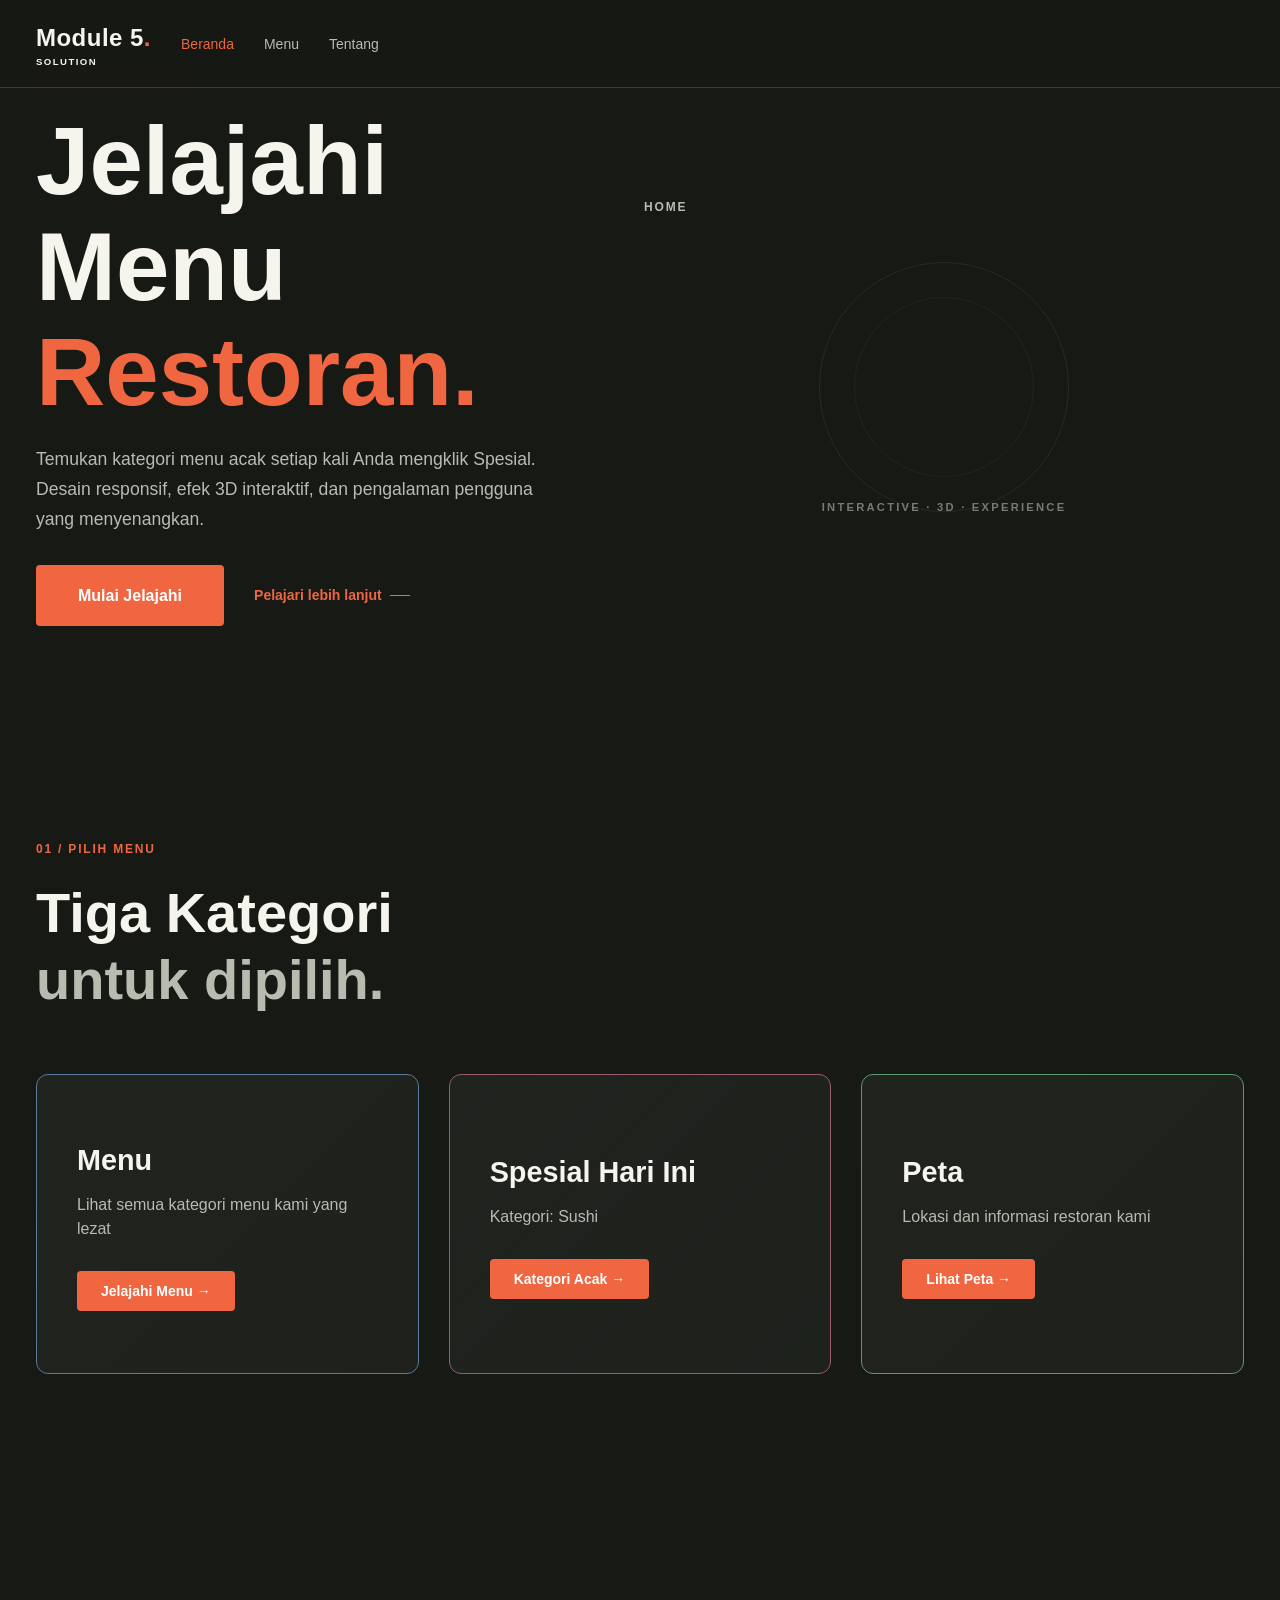
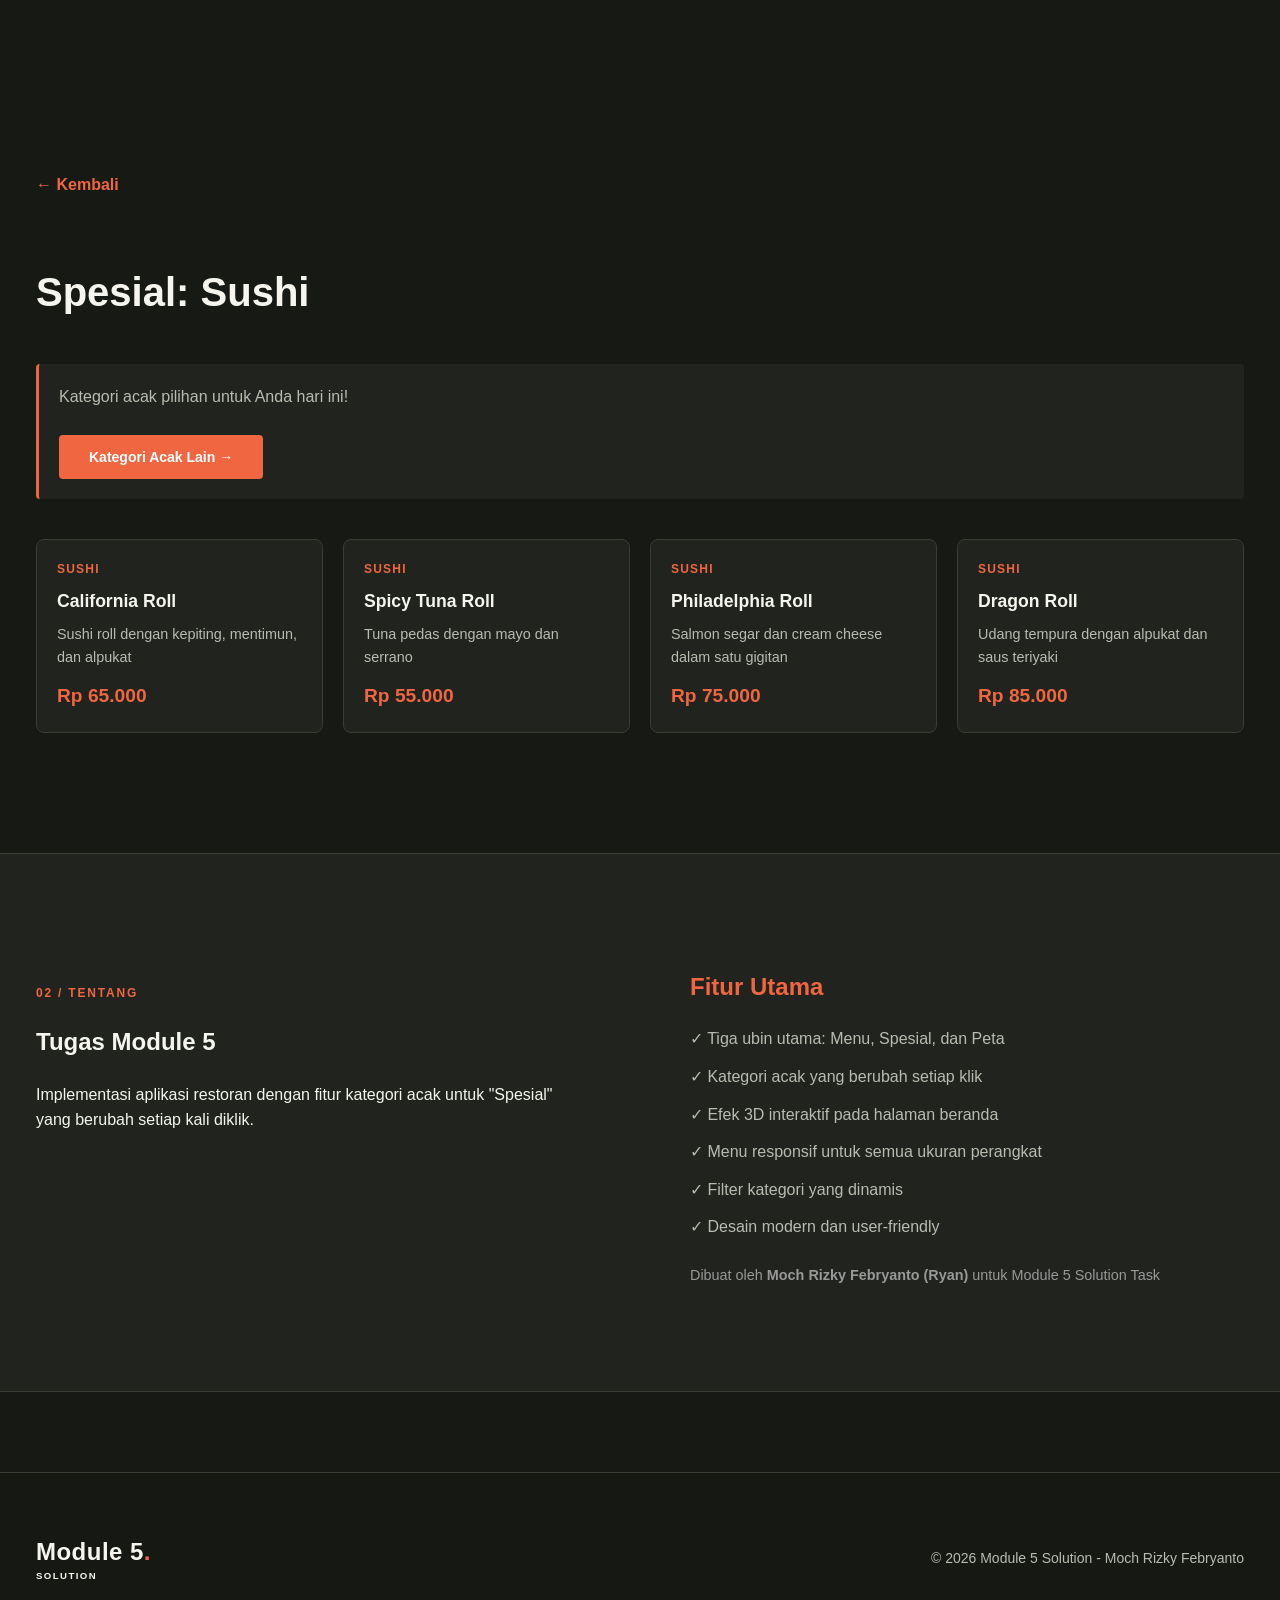
==== index.html @ af32b240 "Initial commit: Module 5 Solution - Restaurant Web App with 3D Effects and Random Special Category" ====
<!DOCTYPE html>
<html lang="id">
<head>
    <meta charset="UTF-8">
    <meta name="viewport" content="width=device-width, initial-scale=1.0">
    <meta name="theme-color" content="#171915">
    <meta name="description" content="Module 5 Solution - Aplikasi restoran dengan menu interaktif, kategori acak, dan efek 3D.">
    <meta property="og:type" content="website">
    <meta property="og:locale" content="id_ID">
    <meta property="og:title" content="Module 5 Solution - Restaurant Web App">
    <meta property="og:description" content="Jelajahi menu restoran dengan kategori acak dan efek 3D interaktif.">
    <title>Module 5 Solution - Restaurant Web App</title>
    <link rel="icon" type="image/svg+xml" href="data:image/svg+xml,%3Csvg xmlns='http://www.w3.org/2000/svg' viewBox='0 0 64 64'%3E%3Crect width='64' height='64' rx='16' fill='%23ef6640'/%3E%3C/svg%3E">
    <link rel="stylesheet" href="style.css">
</head>
<body>
    <header class="site-header">
        <div class="nav-wrap wrap">
            <a class="brand" href="#beranda" aria-label="Module 5, kembali ke beranda">Module 5<span class="brand-dot">.</span><span class="brand-caption">SOLUTION</span></a>
            <nav class="main-nav" id="main-nav" aria-label="Navigasi utama">
                <a href="#beranda" class="active" aria-current="location">Beranda</a>
                <a href="#menu-page">Menu</a>
                <a href="#tentang">Tentang</a>
            </nav>
            <div class="nav-actions">
                <button class="nav-toggle" type="button" aria-label="Buka navigasi" aria-expanded="false" aria-controls="main-nav"><span></span><span></span></button>
            </div>
        </div>
    </header>

    <main id="main">
        <!-- BERANDA / HOME -->
        <section class="hero wrap" id="beranda" aria-labelledby="hero-title">
            <div class="hero-copy">
                <p class="eyebrow">Module 5 Solution</p>
                <h1 id="hero-title">Jelajahi<br>Menu <span class="accent-word">Restoran.</span></h1>
                <p class="hero-description">Temukan kategori menu acak setiap kali Anda mengklik Spesial. Desain responsif, efek 3D interaktif, dan pengalaman pengguna yang menyenangkan.</p>
                <div class="hero-buttons">
                    <a class="button button-large" href="#menu-page">Mulai Jelajahi</a>
                    <a class="text-link" href="#tentang">Pelajari lebih lanjut<span class="link-line"></span></a>
                </div>
            </div>
            <div class="hero-visual">
                <div class="visual-topline"><span>HOME</span></div>
                <div class="stage-container">
                    <div class="stage-ring ring-one" aria-hidden="true"></div>
                    <div class="stage-ring ring-two" aria-hidden="true"></div>
                    <div class="orbit-label" aria-hidden="true">INTERACTIVE · 3D · EXPERIENCE</div>
                </div>
            </div>
        </section>

        <!-- MENU PAGE / TILE SECTION -->
        <section class="menu-section wrap" id="menu-page" aria-labelledby="menu-title">
            <div class="section-heading">
                <div>
                    <p class="eyebrow">01 / PILIH MENU</p>
                    <h2 id="menu-title">Tiga Kategori<br><span class="muted-word">untuk dipilih.</span></h2>
                </div>
            </div>
            
            <div class="tiles-container">
                <!-- TILE 1: Menu -->
                <div class="tile menu-tile" id="menu-tile" data-page="menu-list">
                    <div class="tile-content">
                        <h3>Menu</h3>
                        <p>Lihat semua kategori menu kami yang lezat</p>
                        <button class="tile-button">Jelajahi Menu →</button>
                    </div>
                </div>

                <!-- TILE 2: Spesial (Random Category) -->
                <div class="tile special-tile" id="special-tile" data-page="special-category">
                    <div class="tile-content">
                        <h3>Spesial Hari Ini</h3>
                        <p id="special-category-name">Klik untuk kategori acak</p>
                        <button class="tile-button" id="refresh-special">Kategori Acak →</button>
                    </div>
                </div>

                <!-- TILE 3: Peta -->
                <div class="tile map-tile" id="map-tile" data-page="map">
                    <div class="tile-content">
                        <h3>Peta</h3>
                        <p>Lokasi dan informasi restoran kami</p>
                        <button class="tile-button">Lihat Peta →</button>
                    </div>
                </div>
            </div>
        </section>

        <!-- MENU LIST PAGE -->
        <section class="page-section" id="menu-list" style="display: none;">
            <div class="wrap">
                <a href="#menu-page" class="back-button">← Kembali</a>
                <h2>Semua Menu</h2>
                
                <div class="filter-section">
                    <label for="category-filter">Filter Kategori:</label>
                    <select id="category-filter">
                        <option value="all">Semua</option>
                        <option value="makan-siang">Makan Siang</option>
                        <option value="makan-malam">Makan Malam</option>
                        <option value="sushi">Sushi</option>
                        <option value="dessert">Dessert</option>
                        <option value="minuman">Minuman</option>
                    </select>
                </div>

                <div id="menu-grid" class="menu-grid">
                    <!-- Items akan diisi oleh JavaScript -->
                </div>
            </div>
        </section>

        <!-- SPECIAL CATEGORY PAGE -->
        <section class="page-section" id="special-category" style="display: none;">
            <div class="wrap">
                <a href="#menu-page" class="back-button">← Kembali</a>
                <h2>Spesial: <span id="special-title">Loading...</span></h2>
                
                <div class="special-description">
                    <p>Kategori acak pilihan untuk Anda hari ini!</p>
                    <button class="button" id="new-special">Kategori Acak Lain →</button>
                </div>

                <div id="special-grid" class="menu-grid">
                    <!-- Items akan diisi oleh JavaScript -->
                </div>
            </div>
        </section>

        <!-- MAP PAGE -->
        <section class="page-section" id="map" style="display: none;">
            <div class="wrap">
                <a href="#menu-page" class="back-button">← Kembali</a>
                <h2>Peta Restoran</h2>
                
                <div class="map-container">
                    <div class="map-info">
                        <h3>Lokasi Kami</h3>
                        <p><strong>Alamat:</strong> Jalan Gourmet No. 42, Jakarta</p>
                        <p><strong>Telepon:</strong> (021) 1234-5678</p>
                        <p><strong>Jam Operasional:</strong> 11:00 - 23:00 (Senin - Minggu)</p>
                        <p><strong>Email:</strong> info@restaurant.com</p>
                    </div>
                    <div class="map-placeholder">
                        <p>🗺️ Peta interaktif akan ditampilkan di sini</p>
                        <p style="font-size: 0.9rem; color: #999;">Kunjungi kami untuk pengalaman kuliner terbaik!</p>
                    </div>
                </div>
            </div>
        </section>

        <!-- TENTANG SECTION -->
        <section class="story-section" id="tentang" aria-labelledby="about-title">
            <div class="wrap story-grid">
                <div class="story-art">
                    <p class="eyebrow">02 / TENTANG</p>
                    <h2>Tugas Module 5</h2>
                    <p>Implementasi aplikasi restoran dengan fitur kategori acak untuk "Spesial" yang berubah setiap kali diklik.</p>
                </div>
                <div class="story-copy">
                    <h3>Fitur Utama</h3>
                    <ul>
                        <li>✓ Tiga ubin utama: Menu, Spesial, dan Peta</li>
                        <li>✓ Kategori acak yang berubah setiap klik</li>
                        <li>✓ Efek 3D interaktif pada halaman beranda</li>
                        <li>✓ Menu responsif untuk semua ukuran perangkat</li>
                        <li>✓ Filter kategori yang dinamis</li>
                        <li>✓ Desain modern dan user-friendly</li>
                    </ul>
                    <p style="margin-top: 1.5rem; font-size: 0.9rem; color: #999;">
                        Dibuat oleh <strong>Moch Rizky Febryanto (Ryan)</strong> untuk Module 5 Solution Task
                    </p>
                </div>
            </div>
        </section>
    </main>

    <footer class="site-footer">
        <div class="wrap footer-main">
            <a class="brand" href="#beranda" aria-label="Module 5, kembali ke beranda">Module 5<span class="brand-dot">.</span><span class="brand-caption">SOLUTION</span></a>
            <p>&copy; <span id="year"></span> Module 5 Solution - Moch Rizky Febryanto</p>
        </div>
    </footer>

    <script src="script.js"></script>
</body>
</html>
---- style.css ----
@font-face {
    font-family: 'Inter';
    src: local('Inter'), local('Arial');
    font-style: normal;
    font-weight: 400;
}

:root {
    --ink: #171915;
    --panel: #20231e;
    --paper: #f5f5ee;
    --orange: #ef6640;
    --orange-light: #ff8866;
    --muted: #b8bcb0;
    --line: #393d34;
    --font: 'Inter', 'Segoe UI', Arial, sans-serif;
    --wrap: 1280px;
    --transition: 0.3s ease;
}

* {
    box-sizing: border-box;
}

html {
    scroll-behavior: smooth;
    scroll-padding-top: 105px;
}

body {
    margin: 0;
    background: var(--ink);
    color: var(--paper);
    font-family: var(--font);
    font-size: 1rem;
    line-height: 1.6;
    -webkit-font-smoothing: antialiased;
    -moz-osx-font-smoothing: grayscale;
}

.wrap {
    width: calc(100% - 72px);
    max-width: var(--wrap);
    margin-left: auto;
    margin-right: auto;
}

/* HEADER */
.site-header {
    position: fixed;
    top: 0;
    left: 0;
    right: 0;
    background: rgba(23, 25, 21, 0.95);
    backdrop-filter: blur(10px);
    border-bottom: 1px solid var(--line);
    z-index: 100;
    height: 88px;
}

.nav-wrap {
    display: flex;
    justify-content: space-between;
    align-items: center;
    height: 88px;
    gap: 30px;
}

.brand {
    font-size: 1.5rem;
    font-weight: 700;
    color: var(--paper);
    text-decoration: none;
    letter-spacing: 0.02em;
    transition: color var(--transition);
}

.brand:hover {
    color: var(--orange);
}

.brand-dot {
    color: var(--orange);
}

.brand-caption {
    font-size: 0.6rem;
    display: block;
    letter-spacing: 0.15em;
    margin-top: -4px;
}

.main-nav {
    display: flex;
    gap: 30px;
    flex: 1;
}

.main-nav a {
    color: var(--muted);
    text-decoration: none;
    font-size: 0.875rem;
    font-weight: 500;
    transition: color var(--transition);
    position: relative;
}

.main-nav a:hover,
.main-nav a.active {
    color: var(--orange);
}

.nav-actions {
    display: flex;
    gap: 15px;
}

.nav-toggle {
    display: none;
    background: none;
    border: none;
    cursor: pointer;
    width: 44px;
    height: 44px;
    flex-direction: column;
    justify-content: center;
    gap: 6px;
    padding: 8px;
}

.nav-toggle span {
    width: 24px;
    height: 2px;
    background: var(--paper);
    transition: all var(--transition);
}

/* HERO SECTION */
.hero {
    display: grid;
    grid-template-columns: 1fr 1.02fr;
    gap: 20px;
    min-height: 735px;
    padding-top: 65px;
    padding-bottom: 65px;
    align-items: center;
    position: relative;
}

.hero-copy {
    position: relative;
    z-index: 2;
}

.eyebrow {
    font-size: 0.75rem;
    font-weight: 700;
    letter-spacing: 0.15em;
    text-transform: uppercase;
    color: var(--orange);
    margin: 0 0 20px 0;
}

h1 {
    font-size: 6rem;
    font-weight: 700;
    line-height: 1.1;
    margin: 0 0 20px 0;
}

.accent-word {
    color: var(--orange);
}

.hero-description {
    font-size: 1.1rem;
    color: var(--muted);
    margin-bottom: 30px;
    max-width: 500px;
    line-height: 1.7;
}

.hero-buttons {
    display: flex;
    gap: 30px;
    align-items: center;
    margin-bottom: 40px;
}

.button {
    display: inline-block;
    padding: 12px 28px;
    background: var(--orange);
    color: white;
    text-decoration: none;
    border: 2px solid var(--orange);
    border-radius: 4px;
    font-weight: 600;
    font-size: 0.875rem;
    cursor: pointer;
    transition: all var(--transition);
    text-align: center;
}

.button:hover {
    background: transparent;
    color: var(--orange);
}

.button-large {
    padding: 16px 40px;
    font-size: 1rem;
}

.text-link {
    color: var(--orange);
    text-decoration: none;
    font-size: 0.875rem;
    font-weight: 600;
    display: inline-flex;
    align-items: center;
    gap: 8px;
    position: relative;
}

.text-link:hover {
    opacity: 0.8;
}

.link-line {
    width: 20px;
    height: 1px;
    background: var(--orange);
}

.hero-visual {
    position: relative;
    display: flex;
    flex-direction: column;
    align-items: center;
    justify-content: center;
    min-height: 400px;
}

.visual-topline {
    display: flex;
    justify-content: space-between;
    width: 100%;
    margin-bottom: 20px;
    font-size: 0.75rem;
    font-weight: 700;
    letter-spacing: 0.15em;
    text-transform: uppercase;
    color: var(--muted);
}

.stage-container {
    position: relative;
    width: 300px;
    height: 300px;
    display: flex;
    align-items: center;
    justify-content: center;
}

.stage-ring {
    position: absolute;
    border: 1px solid var(--line);
    border-radius: 50%;
}

.ring-one {
    width: 250px;
    height: 250px;
    opacity: 0.5;
}

.ring-two {
    width: 180px;
    height: 180px;
    opacity: 0.3;
    animation: rotation 20s linear infinite;
}

@keyframes rotation {
    from { transform: rotate(0deg); }
    to { transform: rotate(360deg); }
}

.orbit-label {
    position: absolute;
    font-size: 0.7rem;
    font-weight: 700;
    letter-spacing: 0.2em;
    text-transform: uppercase;
    color: var(--muted);
    opacity: 0.6;
    bottom: 20px;
}

/* MENU TILES */
.menu-section {
    padding-block: 105px 90px;
}

.section-heading {
    display: flex;
    align-items: end;
    justify-content: space-between;
    gap: 45px;
    margin-bottom: 60px;
}

.section-heading h2 {
    font-size: 3.5rem;
    line-height: 1.2;
    margin: 20px 0 0 0;
}

.muted-word {
    color: var(--muted);
}

.tiles-container {
    display: grid;
    grid-template-columns: repeat(auto-fit, minmax(300px, 1fr));
    gap: 30px;
    margin-bottom: 60px;
}

.tile {
    background: linear-gradient(135deg, var(--panel), rgba(32, 35, 30, 0.8));
    border: 1px solid var(--line);
    border-radius: 12px;
    padding: 40px;
    cursor: pointer;
    transition: all var(--transition);
    position: relative;
    overflow: hidden;
    min-height: 300px;
    display: flex;
    flex-direction: column;
    justify-content: center;
    align-items: flex-start;
}

.tile::before {
    content: '';
    position: absolute;
    top: 0;
    left: 0;
    right: 0;
    bottom: 0;
    background: linear-gradient(135deg, rgba(239, 102, 64, 0.1), transparent);
    opacity: 0;
    transition: opacity var(--transition);
    pointer-events: none;
}

.tile:hover {
    border-color: var(--orange);
    transform: translateY(-8px);
    box-shadow: 0 20px 40px rgba(239, 102, 64, 0.2);
}

.tile:hover::before {
    opacity: 1;
}

.tile-content {
    position: relative;
    z-index: 2;
}

.tile h3 {
    font-size: 1.8rem;
    font-weight: 700;
    margin: 0 0 10px 0;
    color: var(--paper);
}

.tile p {
    color: var(--muted);
    margin: 0 0 30px 0;
    font-size: 1rem;
    line-height: 1.5;
}

.tile-button {
    background: var(--orange);
    color: white;
    border: none;
    padding: 12px 24px;
    border-radius: 4px;
    font-weight: 600;
    cursor: pointer;
    transition: all var(--transition);
    font-size: 0.875rem;
}

.tile-button:hover {
    background: var(--orange-light);
}

/* CUSTOM TILE COLORS */
.menu-tile {
    border-color: #5b7c99;
}

.menu-tile:hover {
    background: linear-gradient(135deg, #2d3e4f, #1a2329);
}

.special-tile {
    border-color: #9b5b6b;
}

.special-tile:hover {
    background: linear-gradient(135deg, #3d2d3f, #261a2a);
}

.map-tile {
    border-color: #5b9b6b;
}

.map-tile:hover {
    background: linear-gradient(135deg, #2d3f2f, #1a261a);
}

/* PAGE SECTIONS */
.page-section {
    padding: 120px 0 80px 0;
    margin-top: 88px;
}

.page-section .wrap {
    padding-top: 40px;
    padding-bottom: 40px;
}

.back-button {
    display: inline-block;
    color: var(--orange);
    text-decoration: none;
    font-weight: 600;
    margin-bottom: 30px;
    transition: all var(--transition);
}

.back-button:hover {
    gap: 8px;
}

.page-section h2 {
    font-size: 2.5rem;
    margin-bottom: 40px;
}

.filter-section {
    margin-bottom: 40px;
    display: flex;
    align-items: center;
    gap: 15px;
}

.filter-section label {
    font-weight: 600;
    color: var(--orange);
}

.filter-section select {
    padding: 10px 15px;
    background: var(--panel);
    border: 1px solid var(--line);
    border-radius: 4px;
    color: var(--paper);
    cursor: pointer;
    font-size: 0.9rem;
    transition: all var(--transition);
}

.filter-section select:hover,
.filter-section select:focus {
    border-color: var(--orange);
    background: rgba(32, 35, 30, 0.8);
}

.menu-grid {
    display: grid;
    grid-template-columns: repeat(auto-fill, minmax(250px, 1fr));
    gap: 20px;
}

.menu-item {
    background: var(--panel);
    border: 1px solid var(--line);
    border-radius: 8px;
    padding: 20px;
    cursor: pointer;
    transition: all var(--transition);
    display: flex;
    flex-direction: column;
}

.menu-item:hover {
    border-color: var(--orange);
    transform: translateY(-4px);
    box-shadow: 0 10px 25px rgba(239, 102, 64, 0.15);
}

.menu-item-category {
    font-size: 0.75rem;
    font-weight: 700;
    letter-spacing: 0.1em;
    text-transform: uppercase;
    color: var(--orange);
    margin-bottom: 8px;
}

.menu-item-name {
    font-size: 1.1rem;
    font-weight: 700;
    color: var(--paper);
    margin-bottom: 8px;
}

.menu-item-description {
    font-size: 0.9rem;
    color: var(--muted);
    margin-bottom: 12px;
    flex-grow: 1;
}

.menu-item-price {
    font-size: 1.2rem;
    font-weight: 700;
    color: var(--orange);
}

/* SPECIAL PAGE */
.special-description {
    margin-bottom: 40px;
    padding: 20px;
    background: var(--panel);
    border-left: 3px solid var(--orange);
    border-radius: 4px;
}

.special-description p {
    margin: 0 0 15px 0;
    color: var(--muted);
}

#new-special {
    margin-top: 10px;
}

/* MAP PAGE */
.map-container {
    display: grid;
    grid-template-columns: 1fr 1fr;
    gap: 40px;
    margin-top: 40px;
}

.map-info {
    background: var(--panel);
    border: 1px solid var(--line);
    border-radius: 8px;
    padding: 30px;
}

.map-info h3 {
    font-size: 1.5rem;
    margin-bottom: 20px;
    color: var(--orange);
}

.map-info p {
    margin-bottom: 12px;
    color: var(--muted);
    line-height: 1.6;
}

.map-placeholder {
    background: var(--panel);
    border: 2px dashed var(--line);
    border-radius: 8px;
    padding: 60px 20px;
    display: flex;
    flex-direction: column;
    align-items: center;
    justify-content: center;
    text-align: center;
    min-height: 300px;
}

.map-placeholder p {
    color: var(--muted);
    margin-bottom: 10px;
}

/* STORY SECTION */
.story-section {
    background: var(--panel);
    border-top: 1px solid var(--line);
    border-bottom: 1px solid var(--line);
    padding: 90px 0;
}

.story-grid {
    display: grid;
    grid-template-columns: 1fr 1fr;
    gap: 100px;
}

.story-art {
    padding: 40px 0;
}

.story-copy h3 {
    font-size: 1.5rem;
    margin-bottom: 20px;
    color: var(--orange);
}

.story-copy ul {
    list-style: none;
    padding: 0;
}

.story-copy li {
    margin-bottom: 12px;
    color: var(--muted);
    font-size: 1rem;
    line-height: 1.6;
}

/* FOOTER */
.site-footer {
    background: rgba(23, 25, 21, 0.95);
    border-top: 1px solid var(--line);
    padding: 60px 0;
    margin-top: 80px;
}

.footer-main {
    display: flex;
    justify-content: space-between;
    align-items: center;
}

.footer-main p {
    margin: 0;
    color: var(--muted);
    font-size: 0.875rem;
}

/* RESPONSIVE */
@media (max-width: 1190px) {
    .wrap {
        width: calc(100% - 40px);
    }
    
    .hero {
        grid-template-columns: 1fr;
        min-height: 600px;
    }
    
    h1 {
        font-size: 4rem;
    }
    
    .story-grid {
        grid-template-columns: 1fr;
        gap: 50px;
    }
}

@media (max-width: 768px) {
    html {
        scroll-padding-top: 80px;
    }
    
    .site-header {
        height: 80px;
    }
    
    .nav-wrap {
        height: 80px;
        gap: 15px;
    }
    
    .brand {
        font-size: 1.2rem;
    }
    
    .main-nav {
        display: none;
        position: absolute;
        top: 80px;
        left: 0;
        right: 0;
        flex-direction: column;
        background: var(--ink);
        border-bottom: 1px solid var(--line);
        padding: 20px;
        gap: 15px;
    }
    
    .main-nav.is-open {
        display: flex;
    }
    
    .nav-toggle {
        display: flex;
    }
    
    .hero {
        padding-top: 40px;
        padding-bottom: 40px;
        min-height: auto;
    }
    
    h1 {
        font-size: 2.5rem;
    }
    
    .tiles-container {
        grid-template-columns: 1fr;
    }
    
    .map-container {
        grid-template-columns: 1fr;
    }
    
    .hero-visual {
        display: none;
    }
    
    .menu-grid {
        grid-template-columns: 1fr;
    }
    
    .page-section h2 {
        font-size: 1.8rem;
    }
    
    .section-heading {
        flex-direction: column;
        gap: 20px;
    }
    
    .footer-main {
        flex-direction: column;
        gap: 20px;
        text-align: center;
    }
}

@media (prefers-reduced-motion: reduce) {
    * {
        animation: none !important;
        transition: none !important;
    }
}
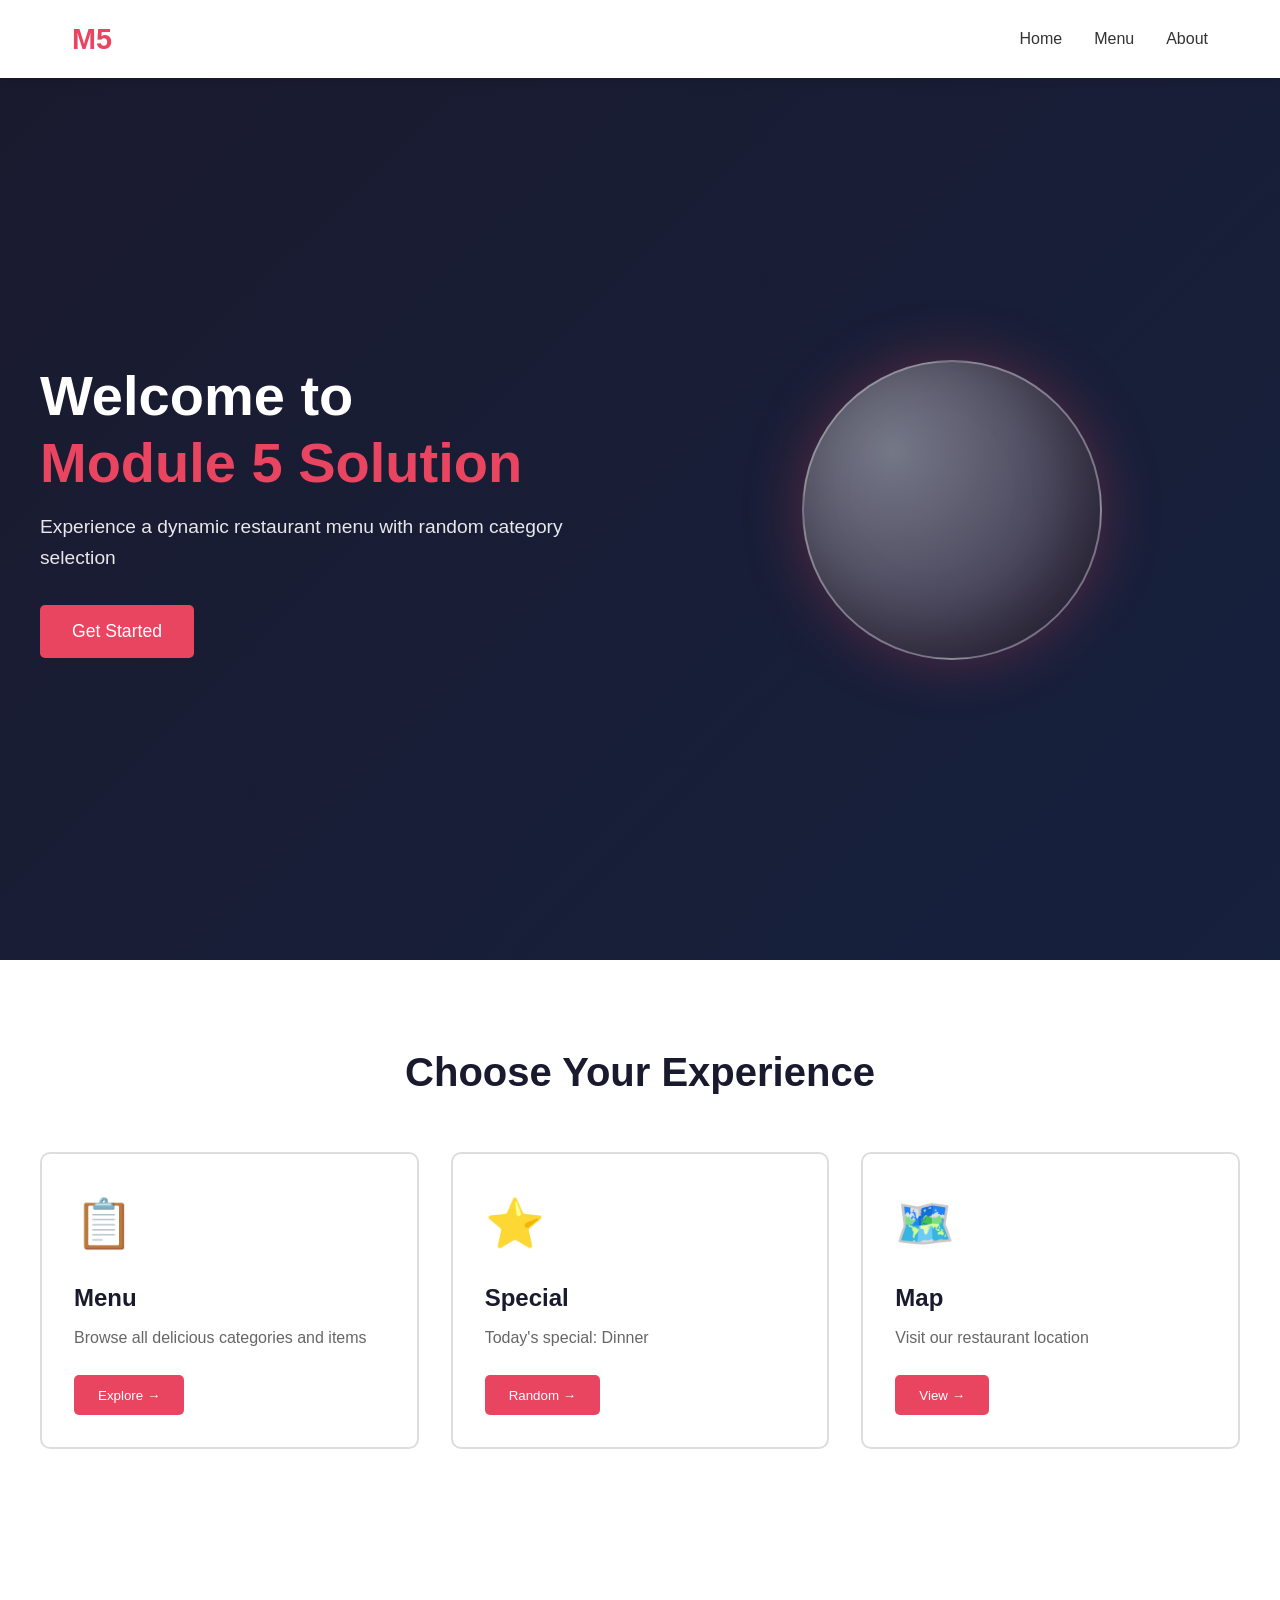
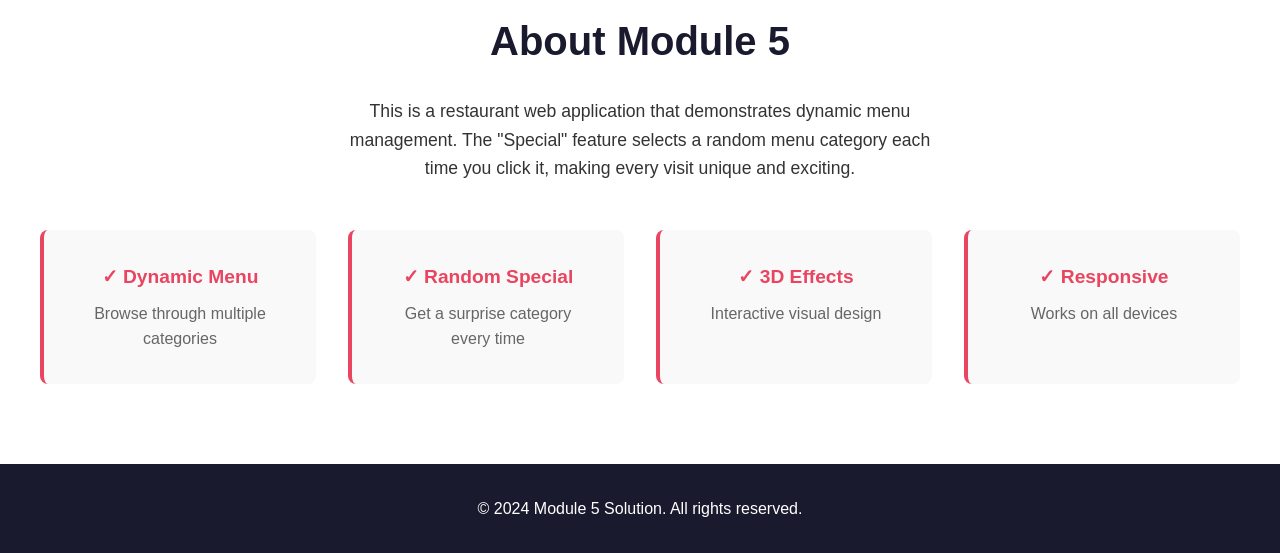
==== commit c6efe4de: "Update: Complete redesign with 3D effects, modern layout, and improved interactivity" ====
--- a/index.html
+++ b/index.html
@@ -1,188 +1,161 @@
 <!DOCTYPE html>
-<html lang="id">
+<html lang="en">
 <head>
     <meta charset="UTF-8">
     <meta name="viewport" content="width=device-width, initial-scale=1.0">
-    <meta name="theme-color" content="#171915">
-    <meta name="description" content="Module 5 Solution - Aplikasi restoran dengan menu interaktif, kategori acak, dan efek 3D.">
-    <meta property="og:type" content="website">
-    <meta property="og:locale" content="id_ID">
-    <meta property="og:title" content="Module 5 Solution - Restaurant Web App">
-    <meta property="og:description" content="Jelajahi menu restoran dengan kategori acak dan efek 3D interaktif.">
-    <title>Module 5 Solution - Restaurant Web App</title>
-    <link rel="icon" type="image/svg+xml" href="data:image/svg+xml,%3Csvg xmlns='http://www.w3.org/2000/svg' viewBox='0 0 64 64'%3E%3Crect width='64' height='64' rx='16' fill='%23ef6640'/%3E%3C/svg%3E">
+    <title>Module 5 Solution</title>
     <link rel="stylesheet" href="style.css">
 </head>
 <body>
-    <header class="site-header">
-        <div class="nav-wrap wrap">
-            <a class="brand" href="#beranda" aria-label="Module 5, kembali ke beranda">Module 5<span class="brand-dot">.</span><span class="brand-caption">SOLUTION</span></a>
-            <nav class="main-nav" id="main-nav" aria-label="Navigasi utama">
-                <a href="#beranda" class="active" aria-current="location">Beranda</a>
-                <a href="#menu-page">Menu</a>
-                <a href="#tentang">Tentang</a>
-            </nav>
-            <div class="nav-actions">
-                <button class="nav-toggle" type="button" aria-label="Buka navigasi" aria-expanded="false" aria-controls="main-nav"><span></span><span></span></button>
-            </div>
-        </div>
+    <header>
+        <nav class="navbar">
+            <div class="logo">M5</div>
+            <ul class="nav-links">
+                <li><a href="#home" class="nav-active">Home</a></li>
+                <li><a href="#menu">Menu</a></li>
+                <li><a href="#about">About</a></li>
+            </ul>
+        </nav>
     </header>
 
-    <main id="main">
-        <!-- BERANDA / HOME -->
-        <section class="hero wrap" id="beranda" aria-labelledby="hero-title">
-            <div class="hero-copy">
-                <p class="eyebrow">Module 5 Solution</p>
-                <h1 id="hero-title">Jelajahi<br>Menu <span class="accent-word">Restoran.</span></h1>
-                <p class="hero-description">Temukan kategori menu acak setiap kali Anda mengklik Spesial. Desain responsif, efek 3D interaktif, dan pengalaman pengguna yang menyenangkan.</p>
-                <div class="hero-buttons">
-                    <a class="button button-large" href="#menu-page">Mulai Jelajahi</a>
-                    <a class="text-link" href="#tentang">Pelajari lebih lanjut<span class="link-line"></span></a>
+    <main>
+        <!-- HOME SECTION -->
+        <section id="home" class="hero-section">
+            <div class="hero-container">
+                <div class="hero-text">
+                    <h1>Welcome to<br><span class="highlight">Module 5 Solution</span></h1>
+                    <p>Experience a dynamic restaurant menu with random category selection</p>
+                    <button class="cta-button" onclick="document.getElementById('menu').scrollIntoView({behavior:'smooth'})">Get Started</button>
                 </div>
-            </div>
-            <div class="hero-visual">
-                <div class="visual-topline"><span>HOME</span></div>
-                <div class="stage-container">
-                    <div class="stage-ring ring-one" aria-hidden="true"></div>
-                    <div class="stage-ring ring-two" aria-hidden="true"></div>
-                    <div class="orbit-label" aria-hidden="true">INTERACTIVE · 3D · EXPERIENCE</div>
-                </div>
-            </div>
-        </section>
-
-        <!-- MENU PAGE / TILE SECTION -->
-        <section class="menu-section wrap" id="menu-page" aria-labelledby="menu-title">
-            <div class="section-heading">
-                <div>
-                    <p class="eyebrow">01 / PILIH MENU</p>
-                    <h2 id="menu-title">Tiga Kategori<br><span class="muted-word">untuk dipilih.</span></h2>
-                </div>
-            </div>
-            
-            <div class="tiles-container">
-                <!-- TILE 1: Menu -->
-                <div class="tile menu-tile" id="menu-tile" data-page="menu-list">
-                    <div class="tile-content">
-                        <h3>Menu</h3>
-                        <p>Lihat semua kategori menu kami yang lezat</p>
-                        <button class="tile-button">Jelajahi Menu →</button>
-                    </div>
-                </div>
-
-                <!-- TILE 2: Spesial (Random Category) -->
-                <div class="tile special-tile" id="special-tile" data-page="special-category">
-                    <div class="tile-content">
-                        <h3>Spesial Hari Ini</h3>
-                        <p id="special-category-name">Klik untuk kategori acak</p>
-                        <button class="tile-button" id="refresh-special">Kategori Acak →</button>
-                    </div>
-                </div>
-
-                <!-- TILE 3: Peta -->
-                <div class="tile map-tile" id="map-tile" data-page="map">
-                    <div class="tile-content">
-                        <h3>Peta</h3>
-                        <p>Lokasi dan informasi restoran kami</p>
-                        <button class="tile-button">Lihat Peta →</button>
+                <div class="hero-visual">
+                    <div class="rotating-sphere">
+                        <div class="sphere-inner"></div>
                     </div>
                 </div>
             </div>
         </section>
 
+        <!-- MENU SECTION (TILES) -->
+        <section id="menu" class="menu-section">
+            <h2>Choose Your Experience</h2>
+            <div class="tiles-grid">
+                <!-- TILE 1: MENU -->
+                <div class="tile" onclick="navigateToMenu()">
+                    <div class="tile-icon">📋</div>
+                    <h3>Menu</h3>
+                    <p>Browse all delicious categories and items</p>
+                    <button class="tile-btn">Explore →</button>
+                </div>
+
+                <!-- TILE 2: SPECIAL (Random) -->
+                <div class="tile" onclick="navigateToSpecial()">
+                    <div class="tile-icon">⭐</div>
+                    <h3>Special</h3>
+                    <p id="special-info">Click for a random category</p>
+                    <button class="tile-btn" id="special-btn">Random →</button>
+                </div>
+
+                <!-- TILE 3: MAP -->
+                <div class="tile" onclick="navigateToMap()">
+                    <div class="tile-icon">🗺️</div>
+                    <h3>Map</h3>
+                    <p>Visit our restaurant location</p>
+                    <button class="tile-btn">View →</button>
+                </div>
+            </div>
+        </section>
+
         <!-- MENU LIST PAGE -->
-        <section class="page-section" id="menu-list" style="display: none;">
-            <div class="wrap">
-                <a href="#menu-page" class="back-button">← Kembali</a>
-                <h2>Semua Menu</h2>
+        <section id="menu-page" class="page-hidden">
+            <div class="page-container">
+                <button class="back-btn" onclick="backToHome()">← Back to Home</button>
+                <h2>Full Menu</h2>
                 
-                <div class="filter-section">
-                    <label for="category-filter">Filter Kategori:</label>
-                    <select id="category-filter">
-                        <option value="all">Semua</option>
-                        <option value="makan-siang">Makan Siang</option>
-                        <option value="makan-malam">Makan Malam</option>
+                <div class="filter-group">
+                    <label for="category-select">Filter by Category:</label>
+                    <select id="category-select" onchange="filterMenu(this.value)">
+                        <option value="all">All</option>
+                        <option value="lunch">Lunch</option>
+                        <option value="dinner">Dinner</option>
                         <option value="sushi">Sushi</option>
                         <option value="dessert">Dessert</option>
-                        <option value="minuman">Minuman</option>
+                        <option value="drinks">Drinks</option>
                     </select>
                 </div>
 
-                <div id="menu-grid" class="menu-grid">
-                    <!-- Items akan diisi oleh JavaScript -->
+                <div id="menu-items-grid" class="items-grid">
+                    <!-- Items populated by JS -->
                 </div>
             </div>
         </section>
 
         <!-- SPECIAL CATEGORY PAGE -->
-        <section class="page-section" id="special-category" style="display: none;">
-            <div class="wrap">
-                <a href="#menu-page" class="back-button">← Kembali</a>
-                <h2>Spesial: <span id="special-title">Loading...</span></h2>
+        <section id="special-page" class="page-hidden">
+            <div class="page-container">
+                <button class="back-btn" onclick="backToHome()">← Back to Home</button>
+                <h2>Today's Special: <span id="special-category-name">Loading...</span></h2>
                 
-                <div class="special-description">
-                    <p>Kategori acak pilihan untuk Anda hari ini!</p>
-                    <button class="button" id="new-special">Kategori Acak Lain →</button>
+                <div class="special-header">
+                    <p>This random category is your special selection for today!</p>
+                    <button class="refresh-btn" onclick="navigateToSpecial()">Get Another Random →</button>
                 </div>
 
-                <div id="special-grid" class="menu-grid">
-                    <!-- Items akan diisi oleh JavaScript -->
+                <div id="special-items-grid" class="items-grid">
+                    <!-- Special items populated by JS -->
                 </div>
             </div>
         </section>
 
         <!-- MAP PAGE -->
-        <section class="page-section" id="map" style="display: none;">
-            <div class="wrap">
-                <a href="#menu-page" class="back-button">← Kembali</a>
-                <h2>Peta Restoran</h2>
+        <section id="map-page" class="page-hidden">
+            <div class="page-container">
+                <button class="back-btn" onclick="backToHome()">← Back to Home</button>
+                <h2>Visit Us</h2>
                 
-                <div class="map-container">
+                <div class="map-content">
                     <div class="map-info">
-                        <h3>Lokasi Kami</h3>
-                        <p><strong>Alamat:</strong> Jalan Gourmet No. 42, Jakarta</p>
-                        <p><strong>Telepon:</strong> (021) 1234-5678</p>
-                        <p><strong>Jam Operasional:</strong> 11:00 - 23:00 (Senin - Minggu)</p>
-                        <p><strong>Email:</strong> info@restaurant.com</p>
+                        <h3>Restaurant Location</h3>
+                        <p><strong>Address:</strong> 123 Gourmet Street, Food City</p>
+                        <p><strong>Phone:</strong> +1 (555) 123-4567</p>
+                        <p><strong>Hours:</strong> 11:00 AM - 11:00 PM (Daily)</p>
+                        <p><strong>Email:</strong> hello@restaurant.com</p>
                     </div>
                     <div class="map-placeholder">
-                        <p>🗺️ Peta interaktif akan ditampilkan di sini</p>
-                        <p style="font-size: 0.9rem; color: #999;">Kunjungi kami untuk pengalaman kuliner terbaik!</p>
+                        <p>🗺️ Interactive Map Coming Soon</p>
                     </div>
                 </div>
             </div>
         </section>
 
-        <!-- TENTANG SECTION -->
-        <section class="story-section" id="tentang" aria-labelledby="about-title">
-            <div class="wrap story-grid">
-                <div class="story-art">
-                    <p class="eyebrow">02 / TENTANG</p>
-                    <h2>Tugas Module 5</h2>
-                    <p>Implementasi aplikasi restoran dengan fitur kategori acak untuk "Spesial" yang berubah setiap kali diklik.</p>
-                </div>
-                <div class="story-copy">
-                    <h3>Fitur Utama</h3>
-                    <ul>
-                        <li>✓ Tiga ubin utama: Menu, Spesial, dan Peta</li>
-                        <li>✓ Kategori acak yang berubah setiap klik</li>
-                        <li>✓ Efek 3D interaktif pada halaman beranda</li>
-                        <li>✓ Menu responsif untuk semua ukuran perangkat</li>
-                        <li>✓ Filter kategori yang dinamis</li>
-                        <li>✓ Desain modern dan user-friendly</li>
-                    </ul>
-                    <p style="margin-top: 1.5rem; font-size: 0.9rem; color: #999;">
-                        Dibuat oleh <strong>Moch Rizky Febryanto (Ryan)</strong> untuk Module 5 Solution Task
-                    </p>
+        <!-- ABOUT SECTION -->
+        <section id="about" class="about-section">
+            <div class="about-container">
+                <h2>About Module 5</h2>
+                <p>This is a restaurant web application that demonstrates dynamic menu management. The "Special" feature selects a random menu category each time you click it, making every visit unique and exciting.</p>
+                <div class="features-list">
+                    <div class="feature">
+                        <h4>✓ Dynamic Menu</h4>
+                        <p>Browse through multiple categories</p>
+                    </div>
+                    <div class="feature">
+                        <h4>✓ Random Special</h4>
+                        <p>Get a surprise category every time</p>
+                    </div>
+                    <div class="feature">
+                        <h4>✓ 3D Effects</h4>
+                        <p>Interactive visual design</p>
+                    </div>
+                    <div class="feature">
+                        <h4>✓ Responsive</h4>
+                        <p>Works on all devices</p>
+                    </div>
                 </div>
             </div>
         </section>
     </main>
 
-    <footer class="site-footer">
-        <div class="wrap footer-main">
-            <a class="brand" href="#beranda" aria-label="Module 5, kembali ke beranda">Module 5<span class="brand-dot">.</span><span class="brand-caption">SOLUTION</span></a>
-            <p>&copy; <span id="year"></span> Module 5 Solution - Moch Rizky Febryanto</p>
-        </div>
+    <footer>
+        <p>&copy; 2024 Module 5 Solution. All rights reserved.</p>
     </footer>
 
     <script src="script.js"></script>
--- a/style.css
+++ b/style.css
@@ -1,766 +1,531 @@
-@font-face {
-    font-family: 'Inter';
-    src: local('Inter'), local('Arial');
-    font-style: normal;
-    font-weight: 400;
+* {
+    margin: 0;
+    padding: 0;
+    box-sizing: border-box;
 }
 
 :root {
-    --ink: #171915;
-    --panel: #20231e;
-    --paper: #f5f5ee;
-    --orange: #ef6640;
-    --orange-light: #ff8866;
-    --muted: #b8bcb0;
-    --line: #393d34;
-    --font: 'Inter', 'Segoe UI', Arial, sans-serif;
-    --wrap: 1280px;
-    --transition: 0.3s ease;
-}
-
-* {
-    box-sizing: border-box;
+    --primary: #1a1a2e;
+    --secondary: #16213e;
+    --accent: #e94560;
+    --light: #f5f5f5;
+    --text: #333;
+    --border: #ddd;
 }
 
 html {
     scroll-behavior: smooth;
-    scroll-padding-top: 105px;
 }
 
 body {
-    margin: 0;
-    background: var(--ink);
-    color: var(--paper);
-    font-family: var(--font);
-    font-size: 1rem;
+    font-family: 'Segoe UI', Tahoma, Geneva, Verdana, sans-serif;
+    background-color: var(--light);
+    color: var(--text);
     line-height: 1.6;
-    -webkit-font-smoothing: antialiased;
-    -moz-osx-font-smoothing: grayscale;
-}
-
-.wrap {
-    width: calc(100% - 72px);
-    max-width: var(--wrap);
-    margin-left: auto;
-    margin-right: auto;
 }
 
 /* HEADER */
-.site-header {
+header {
     position: fixed;
     top: 0;
-    left: 0;
-    right: 0;
-    background: rgba(23, 25, 21, 0.95);
-    backdrop-filter: blur(10px);
-    border-bottom: 1px solid var(--line);
+    width: 100%;
+    background: white;
+    box-shadow: 0 2px 10px rgba(0, 0, 0, 0.1);
     z-index: 100;
-    height: 88px;
-}
-
-.nav-wrap {
+}
+
+.navbar {
+    max-width: 1200px;
+    margin: 0 auto;
     display: flex;
     justify-content: space-between;
     align-items: center;
-    height: 88px;
-    gap: 30px;
-}
-
-.brand {
-    font-size: 1.5rem;
-    font-weight: 700;
-    color: var(--paper);
+    padding: 1rem 2rem;
+}
+
+.logo {
+    font-size: 1.8rem;
+    font-weight: bold;
+    color: var(--accent);
+}
+
+.nav-links {
+    list-style: none;
+    display: flex;
+    gap: 2rem;
+}
+
+.nav-links a {
     text-decoration: none;
-    letter-spacing: 0.02em;
-    transition: color var(--transition);
-}
-
-.brand:hover {
-    color: var(--orange);
-}
-
-.brand-dot {
-    color: var(--orange);
-}
-
-.brand-caption {
-    font-size: 0.6rem;
-    display: block;
-    letter-spacing: 0.15em;
-    margin-top: -4px;
-}
-
-.main-nav {
+    color: var(--text);
+    font-weight: 500;
+    transition: color 0.3s;
+    position: relative;
+}
+
+.nav-links a::after {
+    content: '';
+    position: absolute;
+    bottom: -5px;
+    left: 0;
+    width: 0;
+    height: 2px;
+    background: var(--accent);
+    transition: width 0.3s;
+}
+
+.nav-links a:hover::after,
+.nav-active::after {
+    width: 100%;
+}
+
+main {
+    margin-top: 60px;
+}
+
+/* HERO SECTION */
+.hero-section {
+    min-height: 100vh;
     display: flex;
-    gap: 30px;
-    flex: 1;
-}
-
-.main-nav a {
-    color: var(--muted);
-    text-decoration: none;
-    font-size: 0.875rem;
-    font-weight: 500;
-    transition: color var(--transition);
-    position: relative;
-}
-
-.main-nav a:hover,
-.main-nav a.active {
-    color: var(--orange);
-}
-
-.nav-actions {
+    align-items: center;
+    background: linear-gradient(135deg, var(--primary) 0%, var(--secondary) 100%);
+    color: white;
+    padding: 3rem 2rem;
+}
+
+.hero-container {
+    max-width: 1200px;
+    margin: 0 auto;
+    width: 100%;
+    display: grid;
+    grid-template-columns: 1fr 1fr;
+    gap: 3rem;
+    align-items: center;
+}
+
+.hero-text h1 {
+    font-size: 3.5rem;
+    margin-bottom: 1rem;
+    line-height: 1.2;
+}
+
+.highlight {
+    color: var(--accent);
+}
+
+.hero-text p {
+    font-size: 1.2rem;
+    margin-bottom: 2rem;
+    opacity: 0.9;
+}
+
+.cta-button {
+    padding: 1rem 2rem;
+    font-size: 1.1rem;
+    background: var(--accent);
+    color: white;
+    border: none;
+    border-radius: 5px;
+    cursor: pointer;
+    transition: all 0.3s;
+}
+
+.cta-button:hover {
+    background: #d63447;
+    transform: translateY(-2px);
+    box-shadow: 0 5px 15px rgba(233, 69, 96, 0.4);
+}
+
+/* 3D SPHERE ANIMATION */
+.hero-visual {
     display: flex;
-    gap: 15px;
-}
-
-.nav-toggle {
-    display: none;
-    background: none;
-    border: none;
-    cursor: pointer;
-    width: 44px;
-    height: 44px;
-    flex-direction: column;
     justify-content: center;
-    gap: 6px;
-    padding: 8px;
-}
-
-.nav-toggle span {
-    width: 24px;
-    height: 2px;
-    background: var(--paper);
-    transition: all var(--transition);
-}
-
-/* HERO SECTION */
-.hero {
-    display: grid;
-    grid-template-columns: 1fr 1.02fr;
-    gap: 20px;
-    min-height: 735px;
-    padding-top: 65px;
-    padding-bottom: 65px;
     align-items: center;
-    position: relative;
-}
-
-.hero-copy {
-    position: relative;
-    z-index: 2;
-}
-
-.eyebrow {
-    font-size: 0.75rem;
-    font-weight: 700;
-    letter-spacing: 0.15em;
-    text-transform: uppercase;
-    color: var(--orange);
-    margin: 0 0 20px 0;
-}
-
-h1 {
-    font-size: 6rem;
-    font-weight: 700;
-    line-height: 1.1;
-    margin: 0 0 20px 0;
-}
-
-.accent-word {
-    color: var(--orange);
-}
-
-.hero-description {
-    font-size: 1.1rem;
-    color: var(--muted);
-    margin-bottom: 30px;
-    max-width: 500px;
-    line-height: 1.7;
-}
-
-.hero-buttons {
-    display: flex;
-    gap: 30px;
-    align-items: center;
-    margin-bottom: 40px;
-}
-
-.button {
-    display: inline-block;
-    padding: 12px 28px;
-    background: var(--orange);
-    color: white;
-    text-decoration: none;
-    border: 2px solid var(--orange);
-    border-radius: 4px;
-    font-weight: 600;
-    font-size: 0.875rem;
-    cursor: pointer;
-    transition: all var(--transition);
-    text-align: center;
-}
-
-.button:hover {
-    background: transparent;
-    color: var(--orange);
-}
-
-.button-large {
-    padding: 16px 40px;
-    font-size: 1rem;
-}
-
-.text-link {
-    color: var(--orange);
-    text-decoration: none;
-    font-size: 0.875rem;
-    font-weight: 600;
-    display: inline-flex;
-    align-items: center;
-    gap: 8px;
-    position: relative;
-}
-
-.text-link:hover {
-    opacity: 0.8;
-}
-
-.link-line {
-    width: 20px;
-    height: 1px;
-    background: var(--orange);
-}
-
-.hero-visual {
-    position: relative;
-    display: flex;
-    flex-direction: column;
-    align-items: center;
-    justify-content: center;
-    min-height: 400px;
-}
-
-.visual-topline {
-    display: flex;
-    justify-content: space-between;
-    width: 100%;
-    margin-bottom: 20px;
-    font-size: 0.75rem;
-    font-weight: 700;
-    letter-spacing: 0.15em;
-    text-transform: uppercase;
-    color: var(--muted);
-}
-
-.stage-container {
-    position: relative;
+    height: 400px;
+}
+
+.rotating-sphere {
     width: 300px;
     height: 300px;
-    display: flex;
-    align-items: center;
-    justify-content: center;
-}
-
-.stage-ring {
-    position: absolute;
-    border: 1px solid var(--line);
+    position: relative;
+    perspective: 1000px;
+}
+
+.sphere-inner {
+    width: 100%;
+    height: 100%;
+    background: radial-gradient(circle at 30% 30%, rgba(255, 255, 255, 0.4), rgba(233, 69, 96, 0.1));
     border-radius: 50%;
-}
-
-.ring-one {
-    width: 250px;
-    height: 250px;
-    opacity: 0.5;
-}
-
-.ring-two {
-    width: 180px;
-    height: 180px;
-    opacity: 0.3;
-    animation: rotation 20s linear infinite;
-}
-
-@keyframes rotation {
-    from { transform: rotate(0deg); }
-    to { transform: rotate(360deg); }
-}
-
-.orbit-label {
-    position: absolute;
-    font-size: 0.7rem;
-    font-weight: 700;
-    letter-spacing: 0.2em;
-    text-transform: uppercase;
-    color: var(--muted);
-    opacity: 0.6;
-    bottom: 20px;
-}
-
-/* MENU TILES */
+    border: 2px solid rgba(255, 255, 255, 0.3);
+    box-shadow: inset -20px -20px 60px rgba(0, 0, 0, 0.3),
+                0 0 60px rgba(233, 69, 96, 0.3);
+    animation: rotateSphere 8s linear infinite;
+}
+
+@keyframes rotateSphere {
+    from { transform: rotateX(0deg) rotateY(0deg); }
+    to { transform: rotateX(360deg) rotateY(360deg); }
+}
+
+/* MENU SECTION (TILES) */
 .menu-section {
-    padding-block: 105px 90px;
-}
-
-.section-heading {
-    display: flex;
-    align-items: end;
-    justify-content: space-between;
-    gap: 45px;
-    margin-bottom: 60px;
-}
-
-.section-heading h2 {
-    font-size: 3.5rem;
-    line-height: 1.2;
-    margin: 20px 0 0 0;
-}
-
-.muted-word {
-    color: var(--muted);
-}
-
-.tiles-container {
+    padding: 5rem 2rem;
+    background: white;
+    text-align: center;
+}
+
+.menu-section h2 {
+    font-size: 2.5rem;
+    margin-bottom: 3rem;
+    color: var(--primary);
+}
+
+.tiles-grid {
+    max-width: 1200px;
+    margin: 0 auto;
     display: grid;
     grid-template-columns: repeat(auto-fit, minmax(300px, 1fr));
-    gap: 30px;
-    margin-bottom: 60px;
+    gap: 2rem;
 }
 
 .tile {
-    background: linear-gradient(135deg, var(--panel), rgba(32, 35, 30, 0.8));
-    border: 1px solid var(--line);
-    border-radius: 12px;
-    padding: 40px;
-    cursor: pointer;
-    transition: all var(--transition);
+    background: white;
+    border: 2px solid var(--border);
+    border-radius: 10px;
+    padding: 2rem;
+    cursor: pointer;
+    transition: all 0.3s;
+    text-align: left;
     position: relative;
     overflow: hidden;
-    min-height: 300px;
-    display: flex;
-    flex-direction: column;
-    justify-content: center;
-    align-items: flex-start;
 }
 
 .tile::before {
     content: '';
     position: absolute;
     top: 0;
-    left: 0;
-    right: 0;
-    bottom: 0;
-    background: linear-gradient(135deg, rgba(239, 102, 64, 0.1), transparent);
-    opacity: 0;
-    transition: opacity var(--transition);
-    pointer-events: none;
+    left: -100%;
+    width: 100%;
+    height: 100%;
+    background: linear-gradient(90deg, transparent, rgba(233, 69, 96, 0.1), transparent);
+    transition: left 0.5s;
 }
 
 .tile:hover {
-    border-color: var(--orange);
-    transform: translateY(-8px);
-    box-shadow: 0 20px 40px rgba(239, 102, 64, 0.2);
+    border-color: var(--accent);
+    box-shadow: 0 10px 30px rgba(233, 69, 96, 0.2);
+    transform: translateY(-5px);
 }
 
 .tile:hover::before {
-    opacity: 1;
-}
-
-.tile-content {
-    position: relative;
-    z-index: 2;
+    left: 100%;
+}
+
+.tile-icon {
+    font-size: 3rem;
+    margin-bottom: 1rem;
 }
 
 .tile h3 {
-    font-size: 1.8rem;
-    font-weight: 700;
-    margin: 0 0 10px 0;
-    color: var(--paper);
+    font-size: 1.5rem;
+    margin-bottom: 0.5rem;
+    color: var(--primary);
 }
 
 .tile p {
-    color: var(--muted);
-    margin: 0 0 30px 0;
-    font-size: 1rem;
-    line-height: 1.5;
-}
-
-.tile-button {
-    background: var(--orange);
+    color: #666;
+    margin-bottom: 1.5rem;
+}
+
+.tile-btn {
+    background: var(--accent);
     color: white;
     border: none;
-    padding: 12px 24px;
-    border-radius: 4px;
-    font-weight: 600;
-    cursor: pointer;
-    transition: all var(--transition);
-    font-size: 0.875rem;
-}
-
-.tile-button:hover {
-    background: var(--orange-light);
-}
-
-/* CUSTOM TILE COLORS */
-.menu-tile {
-    border-color: #5b7c99;
-}
-
-.menu-tile:hover {
-    background: linear-gradient(135deg, #2d3e4f, #1a2329);
-}
-
-.special-tile {
-    border-color: #9b5b6b;
-}
-
-.special-tile:hover {
-    background: linear-gradient(135deg, #3d2d3f, #261a2a);
-}
-
-.map-tile {
-    border-color: #5b9b6b;
-}
-
-.map-tile:hover {
-    background: linear-gradient(135deg, #2d3f2f, #1a261a);
+    padding: 0.8rem 1.5rem;
+    border-radius: 5px;
+    cursor: pointer;
+    transition: all 0.3s;
+    position: relative;
+    z-index: 1;
+}
+
+.tile-btn:hover {
+    background: #d63447;
+    transform: translateX(5px);
 }
 
 /* PAGE SECTIONS */
-.page-section {
-    padding: 120px 0 80px 0;
-    margin-top: 88px;
-}
-
-.page-section .wrap {
-    padding-top: 40px;
-    padding-bottom: 40px;
-}
-
-.back-button {
-    display: inline-block;
-    color: var(--orange);
-    text-decoration: none;
-    font-weight: 600;
-    margin-bottom: 30px;
-    transition: all var(--transition);
-}
-
-.back-button:hover {
-    gap: 8px;
-}
-
-.page-section h2 {
-    font-size: 2.5rem;
-    margin-bottom: 40px;
-}
-
-.filter-section {
-    margin-bottom: 40px;
+.page-hidden {
+    display: none;
+    padding: 5rem 2rem;
+    min-height: 100vh;
+    background: var(--light);
+}
+
+.page-hidden.active {
+    display: block;
+}
+
+.page-container {
+    max-width: 1200px;
+    margin: 0 auto;
+}
+
+.back-btn {
+    background: var(--accent);
+    color: white;
+    border: none;
+    padding: 0.7rem 1.5rem;
+    border-radius: 5px;
+    cursor: pointer;
+    margin-bottom: 2rem;
+    transition: all 0.3s;
+}
+
+.back-btn:hover {
+    background: #d63447;
+}
+
+.page-container h2 {
+    font-size: 2.2rem;
+    margin-bottom: 2rem;
+    color: var(--primary);
+}
+
+/* FILTER */
+.filter-group {
+    margin-bottom: 2rem;
     display: flex;
     align-items: center;
-    gap: 15px;
-}
-
-.filter-section label {
+    gap: 1rem;
+}
+
+.filter-group label {
     font-weight: 600;
-    color: var(--orange);
-}
-
-.filter-section select {
-    padding: 10px 15px;
-    background: var(--panel);
-    border: 1px solid var(--line);
-    border-radius: 4px;
-    color: var(--paper);
-    cursor: pointer;
-    font-size: 0.9rem;
-    transition: all var(--transition);
-}
-
-.filter-section select:hover,
-.filter-section select:focus {
-    border-color: var(--orange);
-    background: rgba(32, 35, 30, 0.8);
-}
-
-.menu-grid {
+    color: var(--primary);
+}
+
+.filter-group select {
+    padding: 0.7rem 1rem;
+    border: 2px solid var(--border);
+    border-radius: 5px;
+    cursor: pointer;
+    font-size: 1rem;
+    transition: border-color 0.3s;
+}
+
+.filter-group select:focus {
+    outline: none;
+    border-color: var(--accent);
+}
+
+/* ITEMS GRID */
+.items-grid {
     display: grid;
     grid-template-columns: repeat(auto-fill, minmax(250px, 1fr));
-    gap: 20px;
-}
-
-.menu-item {
-    background: var(--panel);
-    border: 1px solid var(--line);
+    gap: 1.5rem;
+}
+
+.menu-card {
+    background: white;
+    border: 1px solid var(--border);
     border-radius: 8px;
-    padding: 20px;
-    cursor: pointer;
-    transition: all var(--transition);
-    display: flex;
-    flex-direction: column;
-}
-
-.menu-item:hover {
-    border-color: var(--orange);
-    transform: translateY(-4px);
-    box-shadow: 0 10px 25px rgba(239, 102, 64, 0.15);
-}
-
-.menu-item-category {
-    font-size: 0.75rem;
-    font-weight: 700;
-    letter-spacing: 0.1em;
+    padding: 1.5rem;
+    transition: all 0.3s;
+    cursor: pointer;
+}
+
+.menu-card:hover {
+    box-shadow: 0 5px 20px rgba(0, 0, 0, 0.1);
+    transform: translateY(-3px);
+    border-color: var(--accent);
+}
+
+.menu-card-category {
+    font-size: 0.8rem;
+    color: var(--accent);
+    font-weight: bold;
     text-transform: uppercase;
-    color: var(--orange);
-    margin-bottom: 8px;
-}
-
-.menu-item-name {
-    font-size: 1.1rem;
-    font-weight: 700;
-    color: var(--paper);
-    margin-bottom: 8px;
-}
-
-.menu-item-description {
+    margin-bottom: 0.5rem;
+}
+
+.menu-card-name {
+    font-size: 1.2rem;
+    font-weight: bold;
+    color: var(--primary);
+    margin-bottom: 0.5rem;
+}
+
+.menu-card-description {
+    color: #666;
     font-size: 0.9rem;
-    color: var(--muted);
-    margin-bottom: 12px;
-    flex-grow: 1;
-}
-
-.menu-item-price {
-    font-size: 1.2rem;
-    font-weight: 700;
-    color: var(--orange);
+    margin-bottom: 1rem;
+}
+
+.menu-card-price {
+    font-size: 1.3rem;
+    color: var(--accent);
+    font-weight: bold;
 }
 
 /* SPECIAL PAGE */
-.special-description {
-    margin-bottom: 40px;
-    padding: 20px;
-    background: var(--panel);
-    border-left: 3px solid var(--orange);
-    border-radius: 4px;
-}
-
-.special-description p {
-    margin: 0 0 15px 0;
-    color: var(--muted);
-}
-
-#new-special {
-    margin-top: 10px;
+.special-header {
+    background: linear-gradient(135deg, var(--accent) 0%, #d63447 100%);
+    color: white;
+    padding: 2rem;
+    border-radius: 8px;
+    margin-bottom: 2rem;
+}
+
+.special-header p {
+    margin-bottom: 1rem;
+}
+
+.refresh-btn {
+    background: white;
+    color: var(--accent);
+    border: none;
+    padding: 0.8rem 1.5rem;
+    border-radius: 5px;
+    cursor: pointer;
+    font-weight: bold;
+    transition: all 0.3s;
+}
+
+.refresh-btn:hover {
+    background: #f5f5f5;
 }
 
 /* MAP PAGE */
-.map-container {
+.map-content {
     display: grid;
     grid-template-columns: 1fr 1fr;
-    gap: 40px;
-    margin-top: 40px;
+    gap: 2rem;
 }
 
 .map-info {
-    background: var(--panel);
-    border: 1px solid var(--line);
+    background: white;
+    border: 1px solid var(--border);
     border-radius: 8px;
-    padding: 30px;
+    padding: 2rem;
 }
 
 .map-info h3 {
+    color: var(--accent);
     font-size: 1.5rem;
-    margin-bottom: 20px;
-    color: var(--orange);
+    margin-bottom: 1rem;
 }
 
 .map-info p {
-    margin-bottom: 12px;
-    color: var(--muted);
-    line-height: 1.6;
+    margin-bottom: 0.8rem;
+    line-height: 1.8;
 }
 
 .map-placeholder {
-    background: var(--panel);
-    border: 2px dashed var(--line);
+    background: white;
+    border: 2px dashed var(--border);
     border-radius: 8px;
-    padding: 60px 20px;
     display: flex;
-    flex-direction: column;
     align-items: center;
     justify-content: center;
+    min-height: 300px;
+    font-size: 2rem;
     text-align: center;
-    min-height: 300px;
-}
-
-.map-placeholder p {
-    color: var(--muted);
-    margin-bottom: 10px;
-}
-
-/* STORY SECTION */
-.story-section {
-    background: var(--panel);
-    border-top: 1px solid var(--line);
-    border-bottom: 1px solid var(--line);
-    padding: 90px 0;
-}
-
-.story-grid {
+}
+
+/* ABOUT SECTION */
+.about-section {
+    padding: 5rem 2rem;
+    background: white;
+}
+
+.about-container {
+    max-width: 1200px;
+    margin: 0 auto;
+}
+
+.about-section h2 {
+    font-size: 2.5rem;
+    margin-bottom: 1.5rem;
+    color: var(--primary);
+    text-align: center;
+}
+
+.about-section > .about-container > p {
+    font-size: 1.1rem;
+    text-align: center;
+    margin-bottom: 3rem;
+    max-width: 600px;
+    margin-left: auto;
+    margin-right: auto;
+}
+
+.features-list {
     display: grid;
-    grid-template-columns: 1fr 1fr;
-    gap: 100px;
-}
-
-.story-art {
-    padding: 40px 0;
-}
-
-.story-copy h3 {
-    font-size: 1.5rem;
-    margin-bottom: 20px;
-    color: var(--orange);
-}
-
-.story-copy ul {
-    list-style: none;
-    padding: 0;
-}
-
-.story-copy li {
-    margin-bottom: 12px;
-    color: var(--muted);
-    font-size: 1rem;
-    line-height: 1.6;
+    grid-template-columns: repeat(auto-fit, minmax(250px, 1fr));
+    gap: 2rem;
+}
+
+.feature {
+    text-align: center;
+    padding: 2rem;
+    background: #f9f9f9;
+    border-radius: 8px;
+    border-left: 4px solid var(--accent);
+}
+
+.feature h4 {
+    color: var(--accent);
+    margin-bottom: 0.5rem;
+    font-size: 1.2rem;
+}
+
+.feature p {
+    color: #666;
 }
 
 /* FOOTER */
-.site-footer {
-    background: rgba(23, 25, 21, 0.95);
-    border-top: 1px solid var(--line);
-    padding: 60px 0;
-    margin-top: 80px;
-}
-
-.footer-main {
-    display: flex;
-    justify-content: space-between;
-    align-items: center;
-}
-
-.footer-main p {
-    margin: 0;
-    color: var(--muted);
-    font-size: 0.875rem;
+footer {
+    background: var(--primary);
+    color: white;
+    text-align: center;
+    padding: 2rem;
 }
 
 /* RESPONSIVE */
-@media (max-width: 1190px) {
-    .wrap {
-        width: calc(100% - 40px);
-    }
-    
-    .hero {
+@media (max-width: 768px) {
+    .hero-container {
         grid-template-columns: 1fr;
-        min-height: 600px;
-    }
-    
-    h1 {
-        font-size: 4rem;
-    }
-    
-    .story-grid {
+    }
+
+    .hero-text h1 {
+        font-size: 2rem;
+    }
+
+    .hero-visual {
+        height: 250px;
+    }
+
+    .rotating-sphere {
+        width: 200px;
+        height: 200px;
+    }
+
+    .tiles-grid {
         grid-template-columns: 1fr;
-        gap: 50px;
-    }
-}
-
-@media (max-width: 768px) {
-    html {
-        scroll-padding-top: 80px;
-    }
-    
-    .site-header {
-        height: 80px;
-    }
-    
-    .nav-wrap {
-        height: 80px;
-        gap: 15px;
-    }
-    
-    .brand {
-        font-size: 1.2rem;
-    }
-    
-    .main-nav {
-        display: none;
-        position: absolute;
-        top: 80px;
-        left: 0;
-        right: 0;
-        flex-direction: column;
-        background: var(--ink);
-        border-bottom: 1px solid var(--line);
-        padding: 20px;
-        gap: 15px;
-    }
-    
-    .main-nav.is-open {
-        display: flex;
-    }
-    
-    .nav-toggle {
-        display: flex;
-    }
-    
-    .hero {
-        padding-top: 40px;
-        padding-bottom: 40px;
-        min-height: auto;
-    }
-    
-    h1 {
-        font-size: 2.5rem;
-    }
-    
-    .tiles-container {
+    }
+
+    .map-content {
         grid-template-columns: 1fr;
     }
-    
-    .map-container {
-        grid-template-columns: 1fr;
-    }
-    
-    .hero-visual {
-        display: none;
-    }
-    
-    .menu-grid {
-        grid-template-columns: 1fr;
-    }
-    
-    .page-section h2 {
-        font-size: 1.8rem;
-    }
-    
-    .section-heading {
-        flex-direction: column;
-        gap: 20px;
-    }
-    
-    .footer-main {
-        flex-direction: column;
-        gap: 20px;
-        text-align: center;
+
+    .nav-links {
+        gap: 1rem;
     }
 }
 
 @media (prefers-reduced-motion: reduce) {
     * {
         animation: none !important;
-        transition: none !important;
     }
 }
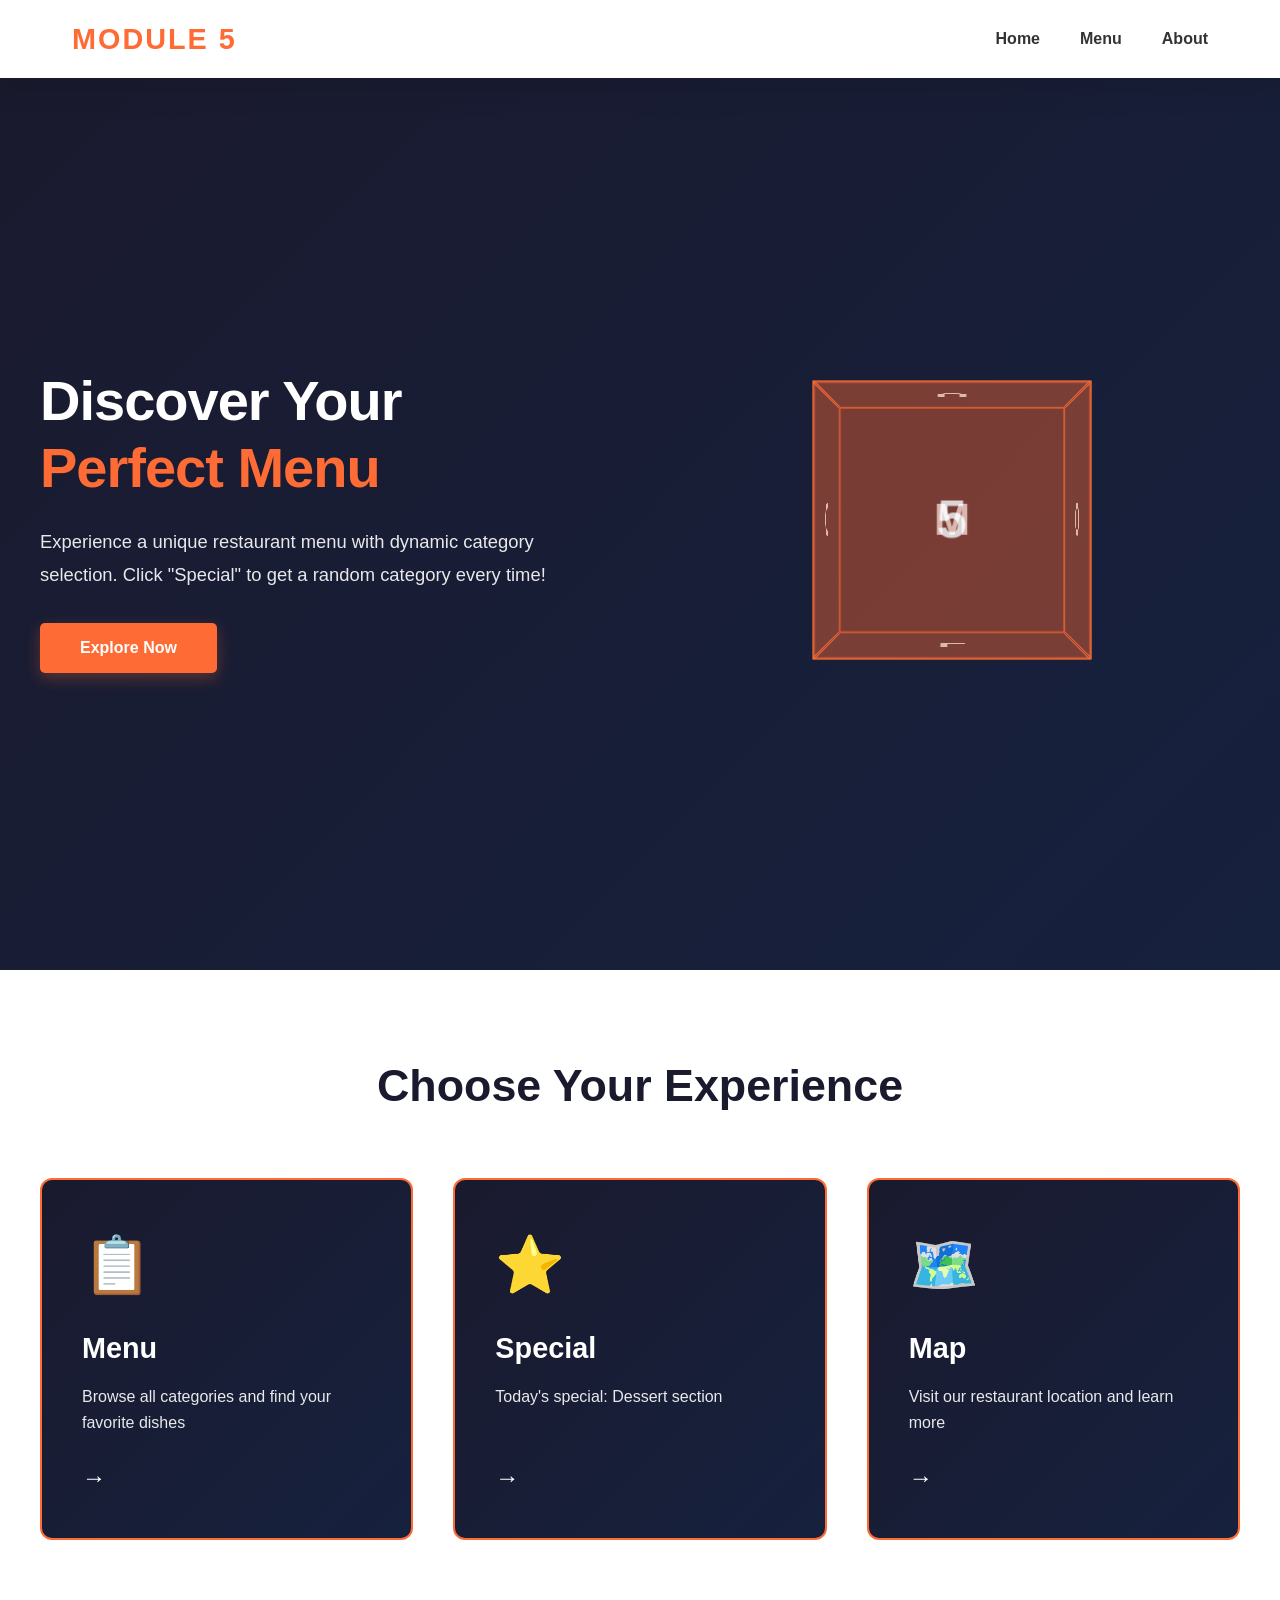
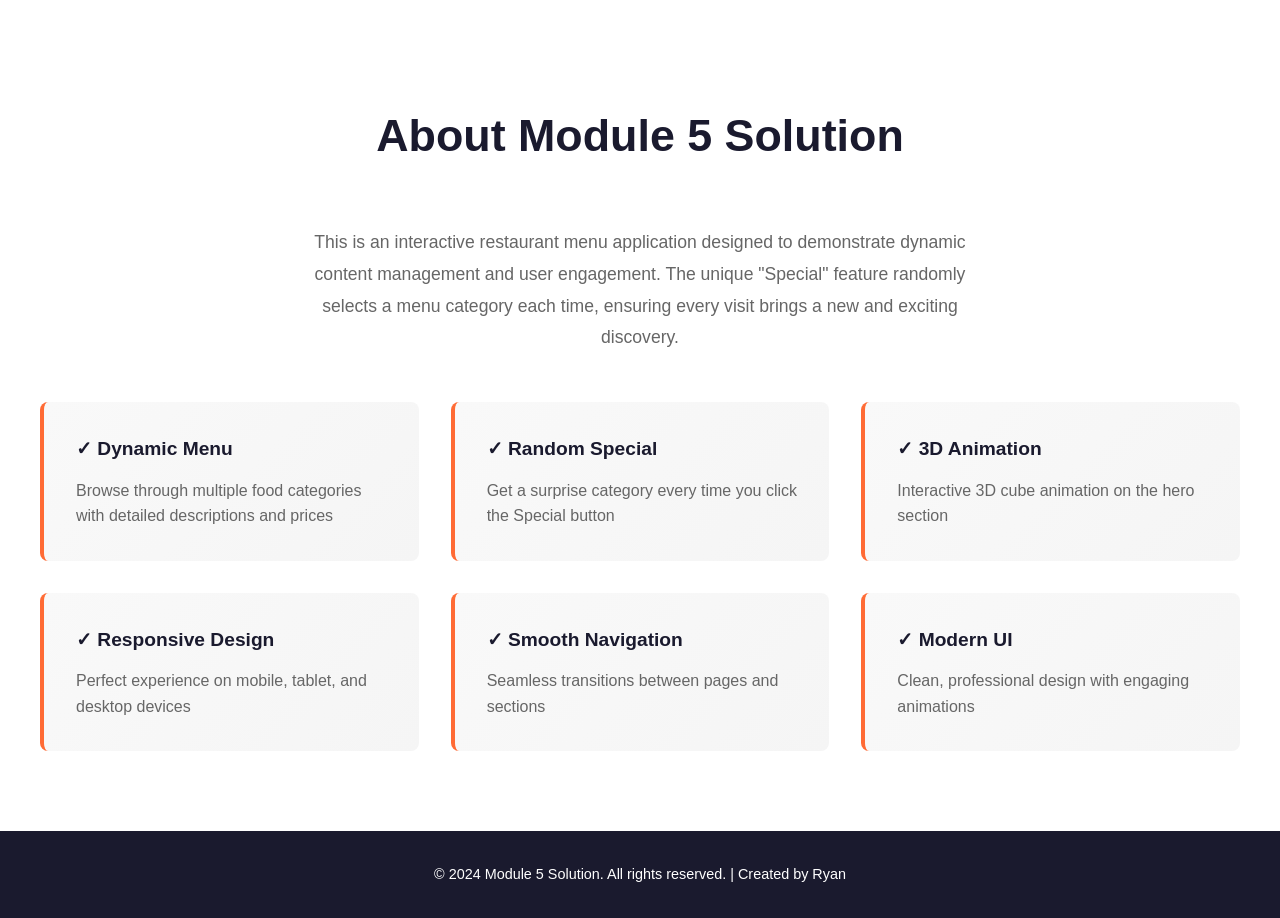
==== commit 38a4bced: "Complete redesign: Modern dark/orange theme with 3D cube, enhanced animations, and professional layo" ====
--- a/index.html
+++ b/index.html
@@ -3,78 +3,93 @@
 <head>
     <meta charset="UTF-8">
     <meta name="viewport" content="width=device-width, initial-scale=1.0">
+    <meta name="description" content="Module 5 Solution - Interactive Restaurant Menu with Random Special Category">
     <title>Module 5 Solution</title>
     <link rel="stylesheet" href="style.css">
 </head>
 <body>
-    <header>
-        <nav class="navbar">
-            <div class="logo">M5</div>
-            <ul class="nav-links">
-                <li><a href="#home" class="nav-active">Home</a></li>
-                <li><a href="#menu">Menu</a></li>
-                <li><a href="#about">About</a></li>
-            </ul>
-        </nav>
+    <!-- HEADER/NAVIGATION -->
+    <header class="header-fixed">
+        <div class="header-container">
+            <div class="logo">Module 5</div>
+            <nav class="navbar">
+                <a href="#home" class="nav-link active">Home</a>
+                <a href="#menu" class="nav-link">Menu</a>
+                <a href="#about" class="nav-link">About</a>
+            </nav>
+            <div class="hamburger">
+                <span></span>
+                <span></span>
+                <span></span>
+            </div>
+        </div>
     </header>
 
     <main>
         <!-- HOME SECTION -->
         <section id="home" class="hero-section">
-            <div class="hero-container">
-                <div class="hero-text">
-                    <h1>Welcome to<br><span class="highlight">Module 5 Solution</span></h1>
-                    <p>Experience a dynamic restaurant menu with random category selection</p>
-                    <button class="cta-button" onclick="document.getElementById('menu').scrollIntoView({behavior:'smooth'})">Get Started</button>
+            <div class="hero-background">
+                <div class="hero-content">
+                    <h1 class="hero-title">Discover Your<br><span class="highlight">Perfect Menu</span></h1>
+                    <p class="hero-subtitle">Experience a unique restaurant menu with dynamic category selection. Click "Special" to get a random category every time!</p>
+                    <button class="hero-btn" onclick="scrollToMenu()">Explore Now</button>
                 </div>
                 <div class="hero-visual">
-                    <div class="rotating-sphere">
-                        <div class="sphere-inner"></div>
-                    </div>
-                </div>
-            </div>
-        </section>
-
-        <!-- MENU SECTION (TILES) -->
-        <section id="menu" class="menu-section">
-            <h2>Choose Your Experience</h2>
-            <div class="tiles-grid">
-                <!-- TILE 1: MENU -->
-                <div class="tile" onclick="navigateToMenu()">
-                    <div class="tile-icon">📋</div>
-                    <h3>Menu</h3>
-                    <p>Browse all delicious categories and items</p>
-                    <button class="tile-btn">Explore →</button>
-                </div>
-
-                <!-- TILE 2: SPECIAL (Random) -->
-                <div class="tile" onclick="navigateToSpecial()">
-                    <div class="tile-icon">⭐</div>
-                    <h3>Special</h3>
-                    <p id="special-info">Click for a random category</p>
-                    <button class="tile-btn" id="special-btn">Random →</button>
-                </div>
-
-                <!-- TILE 3: MAP -->
-                <div class="tile" onclick="navigateToMap()">
-                    <div class="tile-icon">🗺️</div>
-                    <h3>Map</h3>
-                    <p>Visit our restaurant location</p>
-                    <button class="tile-btn">View →</button>
-                </div>
-            </div>
-        </section>
-
-        <!-- MENU LIST PAGE -->
-        <section id="menu-page" class="page-hidden">
-            <div class="page-container">
+                    <div class="rotating-cube">
+                        <div class="cube-face front">5</div>
+                        <div class="cube-face back">M</div>
+                        <div class="cube-face right">O</div>
+                        <div class="cube-face left">D</div>
+                        <div class="cube-face top">U</div>
+                        <div class="cube-face bottom">L</div>
+                    </div>
+                </div>
+            </div>
+        </section>
+
+        <!-- MENU TILES SECTION -->
+        <section id="menu" class="tiles-section">
+            <div class="section-container">
+                <h2 class="section-title">Choose Your Experience</h2>
+                <div class="tiles-wrapper">
+                    <!-- TILE 1: MENU -->
+                    <div class="tile-card" onclick="showMenuPage()">
+                        <div class="tile-icon">📋</div>
+                        <h3 class="tile-title">Menu</h3>
+                        <p class="tile-desc">Browse all categories and find your favorite dishes</p>
+                        <span class="tile-arrow">→</span>
+                    </div>
+
+                    <!-- TILE 2: SPECIAL (Random Category) -->
+                    <div class="tile-card special-tile" onclick="showSpecialPage()">
+                        <div class="tile-icon">⭐</div>
+                        <h3 class="tile-title">Special</h3>
+                        <p class="tile-desc" id="special-desc">Click to reveal today's random special</p>
+                        <span class="tile-arrow">→</span>
+                    </div>
+
+                    <!-- TILE 3: MAP -->
+                    <div class="tile-card" onclick="showMapPage()">
+                        <div class="tile-icon">🗺️</div>
+                        <h3 class="tile-title">Map</h3>
+                        <p class="tile-desc">Visit our restaurant location and learn more</p>
+                        <span class="tile-arrow">→</span>
+                    </div>
+                </div>
+            </div>
+        </section>
+
+        <!-- MENU PAGE -->
+        <section id="menu-page" class="content-page hidden">
+            <div class="page-header">
                 <button class="back-btn" onclick="backToHome()">← Back to Home</button>
                 <h2>Full Menu</h2>
-                
-                <div class="filter-group">
-                    <label for="category-select">Filter by Category:</label>
-                    <select id="category-select" onchange="filterMenu(this.value)">
-                        <option value="all">All</option>
+            </div>
+            <div class="section-container">
+                <div class="filter-container">
+                    <label for="category-filter">Select Category:</label>
+                    <select id="category-filter" onchange="filterMenu(this.value)" class="filter-select">
+                        <option value="all">All Categories</option>
                         <option value="lunch">Lunch</option>
                         <option value="dinner">Dinner</option>
                         <option value="sushi">Sushi</option>
@@ -82,80 +97,102 @@
                         <option value="drinks">Drinks</option>
                     </select>
                 </div>
-
-                <div id="menu-items-grid" class="items-grid">
-                    <!-- Items populated by JS -->
-                </div>
-            </div>
-        </section>
-
-        <!-- SPECIAL CATEGORY PAGE -->
-        <section id="special-page" class="page-hidden">
-            <div class="page-container">
+                <div id="menu-grid" class="menu-grid">
+                    <!-- Menu items populated by JS -->
+                </div>
+            </div>
+        </section>
+
+        <!-- SPECIAL PAGE -->
+        <section id="special-page" class="content-page hidden">
+            <div class="page-header">
                 <button class="back-btn" onclick="backToHome()">← Back to Home</button>
                 <h2>Today's Special: <span id="special-category-name">Loading...</span></h2>
-                
-                <div class="special-header">
-                    <p>This random category is your special selection for today!</p>
-                    <button class="refresh-btn" onclick="navigateToSpecial()">Get Another Random →</button>
-                </div>
-
-                <div id="special-items-grid" class="items-grid">
+            </div>
+            <div class="section-container">
+                <div class="special-banner">
+                    <p>🎉 This random category is your special selection for today!</p>
+                    <button class="refresh-special-btn" onclick="showSpecialPage()">Get Another Random Special →</button>
+                </div>
+                <div id="special-grid" class="menu-grid">
                     <!-- Special items populated by JS -->
                 </div>
             </div>
         </section>
 
         <!-- MAP PAGE -->
-        <section id="map-page" class="page-hidden">
-            <div class="page-container">
+        <section id="map-page" class="content-page hidden">
+            <div class="page-header">
                 <button class="back-btn" onclick="backToHome()">← Back to Home</button>
-                <h2>Visit Us</h2>
-                
-                <div class="map-content">
-                    <div class="map-info">
-                        <h3>Restaurant Location</h3>
-                        <p><strong>Address:</strong> 123 Gourmet Street, Food City</p>
+                <h2>Visit Our Restaurant</h2>
+            </div>
+            <div class="section-container">
+                <div class="map-grid">
+                    <div class="map-card">
+                        <h3>📍 Location</h3>
+                        <p><strong>Address:</strong><br>123 Gourmet Avenue, Food City, FC 12345</p>
                         <p><strong>Phone:</strong> +1 (555) 123-4567</p>
-                        <p><strong>Hours:</strong> 11:00 AM - 11:00 PM (Daily)</p>
-                        <p><strong>Email:</strong> hello@restaurant.com</p>
-                    </div>
-                    <div class="map-placeholder">
-                        <p>🗺️ Interactive Map Coming Soon</p>
-                    </div>
+                        <p><strong>Email:</strong> hello@module5restaurant.com</p>
+                    </div>
+                    <div class="map-card">
+                        <h3>🕐 Hours</h3>
+                        <p><strong>Monday - Friday:</strong> 11:00 AM - 11:00 PM</p>
+                        <p><strong>Saturday - Sunday:</strong> 10:00 AM - 12:00 AM</p>
+                        <p><strong>Closed:</strong> New Year's Day, Christmas</p>
+                    </div>
+                    <div class="map-card">
+                        <h3>🚗 Parking</h3>
+                        <p>Free parking available in our lot. Street parking also available nearby.</p>
+                    </div>
+                    <div class="map-card">
+                        <h3>✨ Amenities</h3>
+                        <p>WiFi • Outdoor Seating • Private Dining • Catering Available</p>
+                    </div>
+                </div>
+                <div class="map-placeholder">
+                    <p>🗺️ Interactive Map Coming Soon</p>
                 </div>
             </div>
         </section>
 
         <!-- ABOUT SECTION -->
         <section id="about" class="about-section">
-            <div class="about-container">
-                <h2>About Module 5</h2>
-                <p>This is a restaurant web application that demonstrates dynamic menu management. The "Special" feature selects a random menu category each time you click it, making every visit unique and exciting.</p>
-                <div class="features-list">
-                    <div class="feature">
-                        <h4>✓ Dynamic Menu</h4>
-                        <p>Browse through multiple categories</p>
-                    </div>
-                    <div class="feature">
-                        <h4>✓ Random Special</h4>
-                        <p>Get a surprise category every time</p>
-                    </div>
-                    <div class="feature">
-                        <h4>✓ 3D Effects</h4>
-                        <p>Interactive visual design</p>
-                    </div>
-                    <div class="feature">
-                        <h4>✓ Responsive</h4>
-                        <p>Works on all devices</p>
+            <div class="section-container">
+                <h2 class="section-title">About Module 5 Solution</h2>
+                <p class="about-text">This is an interactive restaurant menu application designed to demonstrate dynamic content management and user engagement. The unique "Special" feature randomly selects a menu category each time, ensuring every visit brings a new and exciting discovery.</p>
+                
+                <div class="features-grid">
+                    <div class="feature-box">
+                        <h3>✓ Dynamic Menu</h3>
+                        <p>Browse through multiple food categories with detailed descriptions and prices</p>
+                    </div>
+                    <div class="feature-box">
+                        <h3>✓ Random Special</h3>
+                        <p>Get a surprise category every time you click the Special button</p>
+                    </div>
+                    <div class="feature-box">
+                        <h3>✓ 3D Animation</h3>
+                        <p>Interactive 3D cube animation on the hero section</p>
+                    </div>
+                    <div class="feature-box">
+                        <h3>✓ Responsive Design</h3>
+                        <p>Perfect experience on mobile, tablet, and desktop devices</p>
+                    </div>
+                    <div class="feature-box">
+                        <h3>✓ Smooth Navigation</h3>
+                        <p>Seamless transitions between pages and sections</p>
+                    </div>
+                    <div class="feature-box">
+                        <h3>✓ Modern UI</h3>
+                        <p>Clean, professional design with engaging animations</p>
                     </div>
                 </div>
             </div>
         </section>
     </main>
 
-    <footer>
-        <p>&copy; 2024 Module 5 Solution. All rights reserved.</p>
+    <footer class="footer">
+        <p>&copy; 2024 Module 5 Solution. All rights reserved. | Created by Ryan</p>
     </footer>
 
     <script src="script.js"></script>
--- a/style.css
+++ b/style.css
@@ -1,40 +1,46 @@
+:root {
+    --primary-dark: #1a1a2e;
+    --secondary-dark: #16213e;
+    --accent-orange: #ff6b35;
+    --accent-light: #ff8c42;
+    --text-dark: #333;
+    --text-light: #666;
+    --bg-light: #f5f5f5;
+    --bg-white: #ffffff;
+    --border-color: #e0e0e0;
+    --shadow: 0 10px 30px rgba(0, 0, 0, 0.1);
+    --shadow-lg: 0 20px 50px rgba(0, 0, 0, 0.15);
+}
+
 * {
     margin: 0;
     padding: 0;
     box-sizing: border-box;
 }
 
-:root {
-    --primary: #1a1a2e;
-    --secondary: #16213e;
-    --accent: #e94560;
-    --light: #f5f5f5;
-    --text: #333;
-    --border: #ddd;
-}
-
 html {
     scroll-behavior: smooth;
 }
 
 body {
     font-family: 'Segoe UI', Tahoma, Geneva, Verdana, sans-serif;
-    background-color: var(--light);
-    color: var(--text);
+    background-color: var(--bg-light);
+    color: var(--text-dark);
     line-height: 1.6;
 }
 
 /* HEADER */
-header {
+.header-fixed {
     position: fixed;
     top: 0;
     width: 100%;
-    background: white;
-    box-shadow: 0 2px 10px rgba(0, 0, 0, 0.1);
-    z-index: 100;
-}
-
-.navbar {
+    background: var(--bg-white);
+    box-shadow: var(--shadow);
+    z-index: 1000;
+    transition: all 0.3s ease;
+}
+
+.header-container {
     max-width: 1200px;
     margin: 0 auto;
     display: flex;
@@ -45,55 +51,70 @@
 
 .logo {
     font-size: 1.8rem;
-    font-weight: bold;
-    color: var(--accent);
-}
-
-.nav-links {
-    list-style: none;
+    font-weight: 800;
+    color: var(--accent-orange);
+    text-transform: uppercase;
+    letter-spacing: 2px;
+}
+
+.navbar {
     display: flex;
-    gap: 2rem;
-}
-
-.nav-links a {
+    gap: 2.5rem;
+}
+
+.nav-link {
     text-decoration: none;
-    color: var(--text);
-    font-weight: 500;
-    transition: color 0.3s;
+    color: var(--text-dark);
+    font-weight: 600;
     position: relative;
-}
-
-.nav-links a::after {
+    transition: all 0.3s ease;
+}
+
+.nav-link::after {
     content: '';
     position: absolute;
     bottom: -5px;
     left: 0;
     width: 0;
-    height: 2px;
-    background: var(--accent);
-    transition: width 0.3s;
-}
-
-.nav-links a:hover::after,
-.nav-active::after {
+    height: 3px;
+    background: var(--accent-orange);
+    transition: width 0.3s ease;
+}
+
+.nav-link:hover::after,
+.nav-link.active::after {
     width: 100%;
 }
 
+.hamburger {
+    display: none;
+    flex-direction: column;
+    gap: 6px;
+    cursor: pointer;
+}
+
+.hamburger span {
+    width: 25px;
+    height: 3px;
+    background: var(--accent-orange);
+    transition: all 0.3s ease;
+}
+
+/* HERO SECTION */
 main {
-    margin-top: 60px;
-}
-
-/* HERO SECTION */
+    margin-top: 70px;
+}
+
 .hero-section {
     min-height: 100vh;
+    background: linear-gradient(135deg, var(--primary-dark) 0%, var(--secondary-dark) 100%);
+    color: white;
     display: flex;
     align-items: center;
-    background: linear-gradient(135deg, var(--primary) 0%, var(--secondary) 100%);
-    color: white;
     padding: 3rem 2rem;
 }
 
-.hero-container {
+.hero-background {
     max-width: 1200px;
     margin: 0 auto;
     width: 100%;
@@ -103,429 +124,554 @@
     align-items: center;
 }
 
-.hero-text h1 {
+.hero-content {
+    z-index: 2;
+}
+
+.hero-title {
     font-size: 3.5rem;
-    margin-bottom: 1rem;
+    font-weight: 800;
+    margin-bottom: 1.5rem;
     line-height: 1.2;
+    letter-spacing: -1px;
 }
 
 .highlight {
-    color: var(--accent);
-}
-
-.hero-text p {
-    font-size: 1.2rem;
+    color: var(--accent-orange);
+}
+
+.hero-subtitle {
+    font-size: 1.15rem;
     margin-bottom: 2rem;
     opacity: 0.9;
-}
-
-.cta-button {
-    padding: 1rem 2rem;
-    font-size: 1.1rem;
-    background: var(--accent);
+    line-height: 1.8;
+}
+
+.hero-btn {
+    padding: 1rem 2.5rem;
+    font-size: 1rem;
+    font-weight: 700;
+    background: var(--accent-orange);
     color: white;
     border: none;
     border-radius: 5px;
     cursor: pointer;
-    transition: all 0.3s;
-}
-
-.cta-button:hover {
-    background: #d63447;
-    transform: translateY(-2px);
-    box-shadow: 0 5px 15px rgba(233, 69, 96, 0.4);
-}
-
-/* 3D SPHERE ANIMATION */
+    transition: all 0.3s ease;
+    box-shadow: 0 5px 15px rgba(255, 107, 53, 0.3);
+}
+
+.hero-btn:hover {
+    background: var(--accent-light);
+    transform: translateY(-3px);
+    box-shadow: 0 10px 25px rgba(255, 107, 53, 0.4);
+}
+
+/* 3D CUBE ANIMATION */
 .hero-visual {
     display: flex;
     justify-content: center;
     align-items: center;
+    perspective: 1200px;
     height: 400px;
 }
 
-.rotating-sphere {
-    width: 300px;
-    height: 300px;
+.rotating-cube {
+    width: 250px;
+    height: 250px;
     position: relative;
-    perspective: 1000px;
-}
-
-.sphere-inner {
-    width: 100%;
-    height: 100%;
-    background: radial-gradient(circle at 30% 30%, rgba(255, 255, 255, 0.4), rgba(233, 69, 96, 0.1));
-    border-radius: 50%;
-    border: 2px solid rgba(255, 255, 255, 0.3);
-    box-shadow: inset -20px -20px 60px rgba(0, 0, 0, 0.3),
-                0 0 60px rgba(233, 69, 96, 0.3);
-    animation: rotateSphere 8s linear infinite;
-}
-
-@keyframes rotateSphere {
+    transform-style: preserve-3d;
+    animation: rotateCube 8s infinite linear;
+}
+
+.cube-face {
+    position: absolute;
+    width: 250px;
+    height: 250px;
+    display: flex;
+    align-items: center;
+    justify-content: center;
+    font-size: 3rem;
+    font-weight: bold;
+    background: rgba(255, 107, 53, 0.3);
+    border: 2px solid var(--accent-orange);
+    opacity: 0.8;
+}
+
+.front { transform: translateZ(125px); }
+.back { transform: rotateY(180deg) translateZ(125px); }
+.right { transform: rotateY(90deg) translateZ(125px); }
+.left { transform: rotateY(-90deg) translateZ(125px); }
+.top { transform: rotateX(90deg) translateZ(125px); }
+.bottom { transform: rotateX(-90deg) translateZ(125px); }
+
+@keyframes rotateCube {
     from { transform: rotateX(0deg) rotateY(0deg); }
     to { transform: rotateX(360deg) rotateY(360deg); }
 }
 
-/* MENU SECTION (TILES) */
-.menu-section {
+/* TILES SECTION */
+.tiles-section {
     padding: 5rem 2rem;
-    background: white;
-    text-align: center;
-}
-
-.menu-section h2 {
-    font-size: 2.5rem;
-    margin-bottom: 3rem;
-    color: var(--primary);
-}
-
-.tiles-grid {
+    background: var(--bg-white);
+}
+
+.section-container {
     max-width: 1200px;
     margin: 0 auto;
+}
+
+.section-title {
+    font-size: 2.8rem;
+    font-weight: 800;
+    text-align: center;
+    margin-bottom: 3.5rem;
+    color: var(--primary-dark);
+}
+
+.tiles-wrapper {
     display: grid;
-    grid-template-columns: repeat(auto-fit, minmax(300px, 1fr));
-    gap: 2rem;
-}
-
-.tile {
-    background: white;
-    border: 2px solid var(--border);
-    border-radius: 10px;
-    padding: 2rem;
+    grid-template-columns: repeat(auto-fit, minmax(320px, 1fr));
+    gap: 2.5rem;
+}
+
+.tile-card {
+    background: linear-gradient(135deg, #1a1a2e 0%, #16213e 100%);
+    border: 2px solid var(--accent-orange);
+    border-radius: 12px;
+    padding: 2.5rem;
     cursor: pointer;
-    transition: all 0.3s;
-    text-align: left;
+    transition: all 0.4s cubic-bezier(0.34, 1.56, 0.64, 1);
     position: relative;
     overflow: hidden;
-}
-
-.tile::before {
+    color: white;
+    min-height: 320px;
+    display: flex;
+    flex-direction: column;
+    justify-content: space-between;
+}
+
+.tile-card::before {
+    content: '';
+    position: absolute;
+    top: -50%;
+    left: -50%;
+    width: 200%;
+    height: 200%;
+    background: radial-gradient(circle, rgba(255, 107, 53, 0.2) 0%, transparent 70%);
+    opacity: 0;
+    transition: all 0.4s ease;
+    pointer-events: none;
+}
+
+.tile-card:hover {
+    transform: translateY(-10px) scale(1.05);
+    box-shadow: 0 20px 50px rgba(255, 107, 53, 0.3);
+    border-color: var(--accent-light);
+}
+
+.tile-card:hover::before {
+    opacity: 1;
+    animation: pulse 1.5s ease-out;
+}
+
+@keyframes pulse {
+    0% {
+        top: -50%;
+        left: -50%;
+        opacity: 1;
+    }
+    100% {
+        top: -80%;
+        left: -80%;
+        opacity: 0;
+    }
+}
+
+.tile-icon {
+    font-size: 3.5rem;
+    margin-bottom: 1rem;
+    display: inline-block;
+}
+
+.tile-title {
+    font-size: 1.8rem;
+    font-weight: 700;
+    margin-bottom: 0.8rem;
+}
+
+.tile-desc {
+    font-size: 1rem;
+    opacity: 0.9;
+    margin-bottom: 1.5rem;
+    flex-grow: 1;
+}
+
+.tile-arrow {
+    display: inline-block;
+    font-size: 1.5rem;
+    transition: transform 0.3s ease;
+}
+
+.tile-card:hover .tile-arrow {
+    transform: translateX(5px);
+}
+
+/* CONTENT PAGES */
+.content-page {
+    display: none;
+    min-height: 100vh;
+    padding: 3rem 2rem;
+    background: var(--bg-light);
+}
+
+.content-page.active {
+    display: block;
+    animation: fadeIn 0.5s ease;
+}
+
+@keyframes fadeIn {
+    from { opacity: 0; }
+    to { opacity: 1; }
+}
+
+.page-header {
+    margin-bottom: 3rem;
+}
+
+.back-btn {
+    background: var(--accent-orange);
+    color: white;
+    border: none;
+    padding: 0.8rem 1.5rem;
+    border-radius: 5px;
+    cursor: pointer;
+    font-weight: 600;
+    margin-bottom: 1.5rem;
+    transition: all 0.3s ease;
+}
+
+.back-btn:hover {
+    background: var(--accent-light);
+    transform: translateX(-5px);
+}
+
+.page-header h2 {
+    font-size: 2.5rem;
+    color: var(--primary-dark);
+}
+
+/* FILTER */
+.filter-container {
+    display: flex;
+    gap: 1.5rem;
+    align-items: center;
+    margin-bottom: 2.5rem;
+    background: var(--bg-white);
+    padding: 1.5rem;
+    border-radius: 8px;
+    box-shadow: var(--shadow);
+}
+
+.filter-container label {
+    font-weight: 700;
+    color: var(--primary-dark);
+    white-space: nowrap;
+}
+
+.filter-select {
+    padding: 0.8rem 1.2rem;
+    border: 2px solid var(--border-color);
+    border-radius: 5px;
+    font-size: 1rem;
+    cursor: pointer;
+    transition: all 0.3s ease;
+    background: white;
+    color: var(--text-dark);
+}
+
+.filter-select:hover,
+.filter-select:focus {
+    outline: none;
+    border-color: var(--accent-orange);
+    box-shadow: 0 0 0 3px rgba(255, 107, 53, 0.1);
+}
+
+/* MENU GRID */
+.menu-grid {
+    display: grid;
+    grid-template-columns: repeat(auto-fill, minmax(280px, 1fr));
+    gap: 2rem;
+}
+
+.menu-card {
+    background: var(--bg-white);
+    border: 1px solid var(--border-color);
+    border-radius: 10px;
+    padding: 1.8rem;
+    transition: all 0.3s cubic-bezier(0.34, 1.56, 0.64, 1);
+    cursor: pointer;
+    position: relative;
+    overflow: hidden;
+}
+
+.menu-card::after {
     content: '';
     position: absolute;
     top: 0;
     left: -100%;
     width: 100%;
     height: 100%;
-    background: linear-gradient(90deg, transparent, rgba(233, 69, 96, 0.1), transparent);
-    transition: left 0.5s;
-}
-
-.tile:hover {
-    border-color: var(--accent);
-    box-shadow: 0 10px 30px rgba(233, 69, 96, 0.2);
-    transform: translateY(-5px);
-}
-
-.tile:hover::before {
+    background: linear-gradient(90deg, transparent, rgba(255, 107, 53, 0.1), transparent);
+    transition: left 0.5s ease;
+    pointer-events: none;
+}
+
+.menu-card:hover {
+    transform: translateY(-8px);
+    box-shadow: 0 15px 40px rgba(255, 107, 53, 0.15);
+    border-color: var(--accent-orange);
+}
+
+.menu-card:hover::after {
     left: 100%;
 }
 
-.tile-icon {
-    font-size: 3rem;
-    margin-bottom: 1rem;
-}
-
-.tile h3 {
+.menu-card-category {
+    font-size: 0.75rem;
+    font-weight: 800;
+    color: var(--accent-orange);
+    text-transform: uppercase;
+    letter-spacing: 1px;
+    margin-bottom: 0.8rem;
+}
+
+.menu-card-name {
+    font-size: 1.3rem;
+    font-weight: 700;
+    color: var(--primary-dark);
+    margin-bottom: 0.8rem;
+}
+
+.menu-card-description {
+    font-size: 0.95rem;
+    color: var(--text-light);
+    margin-bottom: 1.2rem;
+    line-height: 1.5;
+}
+
+.menu-card-price {
     font-size: 1.5rem;
-    margin-bottom: 0.5rem;
-    color: var(--primary);
-}
-
-.tile p {
-    color: #666;
-    margin-bottom: 1.5rem;
-}
-
-.tile-btn {
-    background: var(--accent);
-    color: white;
-    border: none;
-    padding: 0.8rem 1.5rem;
-    border-radius: 5px;
-    cursor: pointer;
-    transition: all 0.3s;
-    position: relative;
-    z-index: 1;
-}
-
-.tile-btn:hover {
-    background: #d63447;
-    transform: translateX(5px);
-}
-
-/* PAGE SECTIONS */
-.page-hidden {
-    display: none;
-    padding: 5rem 2rem;
-    min-height: 100vh;
-    background: var(--light);
-}
-
-.page-hidden.active {
-    display: block;
-}
-
-.page-container {
-    max-width: 1200px;
-    margin: 0 auto;
-}
-
-.back-btn {
-    background: var(--accent);
-    color: white;
-    border: none;
-    padding: 0.7rem 1.5rem;
-    border-radius: 5px;
-    cursor: pointer;
-    margin-bottom: 2rem;
-    transition: all 0.3s;
-}
-
-.back-btn:hover {
-    background: #d63447;
-}
-
-.page-container h2 {
-    font-size: 2.2rem;
-    margin-bottom: 2rem;
-    color: var(--primary);
-}
-
-/* FILTER */
-.filter-group {
-    margin-bottom: 2rem;
-    display: flex;
-    align-items: center;
-    gap: 1rem;
-}
-
-.filter-group label {
-    font-weight: 600;
-    color: var(--primary);
-}
-
-.filter-group select {
-    padding: 0.7rem 1rem;
-    border: 2px solid var(--border);
-    border-radius: 5px;
-    cursor: pointer;
-    font-size: 1rem;
-    transition: border-color 0.3s;
-}
-
-.filter-group select:focus {
-    outline: none;
-    border-color: var(--accent);
-}
-
-/* ITEMS GRID */
-.items-grid {
-    display: grid;
-    grid-template-columns: repeat(auto-fill, minmax(250px, 1fr));
-    gap: 1.5rem;
-}
-
-.menu-card {
-    background: white;
-    border: 1px solid var(--border);
-    border-radius: 8px;
-    padding: 1.5rem;
-    transition: all 0.3s;
-    cursor: pointer;
-}
-
-.menu-card:hover {
-    box-shadow: 0 5px 20px rgba(0, 0, 0, 0.1);
-    transform: translateY(-3px);
-    border-color: var(--accent);
-}
-
-.menu-card-category {
-    font-size: 0.8rem;
-    color: var(--accent);
-    font-weight: bold;
-    text-transform: uppercase;
-    margin-bottom: 0.5rem;
-}
-
-.menu-card-name {
-    font-size: 1.2rem;
-    font-weight: bold;
-    color: var(--primary);
-    margin-bottom: 0.5rem;
-}
-
-.menu-card-description {
-    color: #666;
-    font-size: 0.9rem;
-    margin-bottom: 1rem;
-}
-
-.menu-card-price {
-    font-size: 1.3rem;
-    color: var(--accent);
-    font-weight: bold;
+    font-weight: 800;
+    color: var(--accent-orange);
 }
 
 /* SPECIAL PAGE */
-.special-header {
-    background: linear-gradient(135deg, var(--accent) 0%, #d63447 100%);
+.special-banner {
+    background: linear-gradient(135deg, var(--accent-orange) 0%, var(--accent-light) 100%);
     color: white;
     padding: 2rem;
-    border-radius: 8px;
-    margin-bottom: 2rem;
-}
-
-.special-header p {
+    border-radius: 10px;
+    margin-bottom: 3rem;
+    box-shadow: var(--shadow-lg);
+}
+
+.special-banner p {
+    font-size: 1.2rem;
+    margin-bottom: 1.5rem;
+    font-weight: 500;
+}
+
+.refresh-special-btn {
+    background: white;
+    color: var(--accent-orange);
+    border: none;
+    padding: 0.9rem 2rem;
+    border-radius: 5px;
+    font-weight: 700;
+    cursor: pointer;
+    transition: all 0.3s ease;
+}
+
+.refresh-special-btn:hover {
+    background: #f5f5f5;
+    transform: translateX(5px);
+}
+
+/* MAP PAGE */
+.map-grid {
+    display: grid;
+    grid-template-columns: repeat(auto-fit, minmax(280px, 1fr));
+    gap: 2rem;
+    margin-bottom: 3rem;
+}
+
+.map-card {
+    background: var(--bg-white);
+    border: 2px solid var(--border-color);
+    border-radius: 10px;
+    padding: 2rem;
+    transition: all 0.3s ease;
+}
+
+.map-card:hover {
+    border-color: var(--accent-orange);
+    box-shadow: var(--shadow-lg);
+    transform: translateY(-5px);
+}
+
+.map-card h3 {
+    font-size: 1.3rem;
+    color: var(--accent-orange);
     margin-bottom: 1rem;
 }
 
-.refresh-btn {
-    background: white;
-    color: var(--accent);
-    border: none;
-    padding: 0.8rem 1.5rem;
-    border-radius: 5px;
-    cursor: pointer;
-    font-weight: bold;
-    transition: all 0.3s;
-}
-
-.refresh-btn:hover {
-    background: #f5f5f5;
-}
-
-/* MAP PAGE */
-.map-content {
-    display: grid;
-    grid-template-columns: 1fr 1fr;
-    gap: 2rem;
-}
-
-.map-info {
-    background: white;
-    border: 1px solid var(--border);
-    border-radius: 8px;
-    padding: 2rem;
-}
-
-.map-info h3 {
-    color: var(--accent);
-    font-size: 1.5rem;
-    margin-bottom: 1rem;
-}
-
-.map-info p {
-    margin-bottom: 0.8rem;
+.map-card p {
+    color: var(--text-light);
     line-height: 1.8;
 }
 
 .map-placeholder {
-    background: white;
-    border: 2px dashed var(--border);
-    border-radius: 8px;
-    display: flex;
-    align-items: center;
-    justify-content: center;
-    min-height: 300px;
+    background: var(--bg-white);
+    border: 3px dashed var(--border-color);
+    border-radius: 10px;
+    padding: 4rem 2rem;
+    text-align: center;
     font-size: 2rem;
-    text-align: center;
 }
 
 /* ABOUT SECTION */
 .about-section {
     padding: 5rem 2rem;
-    background: white;
-}
-
-.about-container {
-    max-width: 1200px;
-    margin: 0 auto;
-}
-
-.about-section h2 {
-    font-size: 2.5rem;
-    margin-bottom: 1.5rem;
-    color: var(--primary);
+    background: var(--bg-white);
+}
+
+.about-text {
     text-align: center;
-}
-
-.about-section > .about-container > p {
     font-size: 1.1rem;
-    text-align: center;
-    margin-bottom: 3rem;
-    max-width: 600px;
-    margin-left: auto;
-    margin-right: auto;
-}
-
-.features-list {
+    color: var(--text-light);
+    max-width: 700px;
+    margin: 0 auto 3rem;
+    line-height: 1.8;
+}
+
+.features-grid {
     display: grid;
-    grid-template-columns: repeat(auto-fit, minmax(250px, 1fr));
+    grid-template-columns: repeat(auto-fit, minmax(280px, 1fr));
     gap: 2rem;
 }
 
-.feature {
-    text-align: center;
+.feature-box {
+    background: linear-gradient(135deg, #f9f9f9 0%, #f5f5f5 100%);
+    border-left: 4px solid var(--accent-orange);
     padding: 2rem;
-    background: #f9f9f9;
     border-radius: 8px;
-    border-left: 4px solid var(--accent);
-}
-
-.feature h4 {
-    color: var(--accent);
-    margin-bottom: 0.5rem;
+    transition: all 0.3s ease;
+}
+
+.feature-box:hover {
+    transform: translateY(-5px);
+    box-shadow: var(--shadow);
+    border-left-width: 6px;
+}
+
+.feature-box h3 {
+    color: var(--primary-dark);
     font-size: 1.2rem;
-}
-
-.feature p {
-    color: #666;
+    margin-bottom: 0.8rem;
+}
+
+.feature-box p {
+    color: var(--text-light);
+    line-height: 1.6;
 }
 
 /* FOOTER */
-footer {
-    background: var(--primary);
+.footer {
+    background: var(--primary-dark);
     color: white;
     text-align: center;
     padding: 2rem;
+    font-size: 0.9rem;
+}
+
+/* UTILITY */
+.hidden {
+    display: none;
 }
 
 /* RESPONSIVE */
 @media (max-width: 768px) {
-    .hero-container {
+    .header-container {
+        padding: 1rem 1.5rem;
+    }
+
+    .navbar {
+        display: none;
+    }
+
+    .hamburger {
+        display: flex;
+    }
+
+    .hero-background {
         grid-template-columns: 1fr;
     }
 
-    .hero-text h1 {
+    .hero-title {
         font-size: 2rem;
     }
 
+    .hero-subtitle {
+        font-size: 1rem;
+    }
+
     .hero-visual {
-        height: 250px;
-    }
-
-    .rotating-sphere {
-        width: 200px;
-        height: 200px;
-    }
-
-    .tiles-grid {
+        height: 300px;
+    }
+
+    .rotating-cube {
+        width: 180px;
+        height: 180px;
+    }
+
+    .cube-face {
+        width: 180px;
+        height: 180px;
+        font-size: 2rem;
+    }
+
+    .front { transform: translateZ(90px); }
+    .back { transform: rotateY(180deg) translateZ(90px); }
+    .right { transform: rotateY(90deg) translateZ(90px); }
+    .left { transform: rotateY(-90deg) translateZ(90px); }
+    .top { transform: rotateX(90deg) translateZ(90px); }
+    .bottom { transform: rotateX(-90deg) translateZ(90px); }
+
+    .tiles-wrapper {
         grid-template-columns: 1fr;
     }
 
-    .map-content {
+    .section-title {
+        font-size: 2rem;
+    }
+
+    .filter-container {
+        flex-direction: column;
+        align-items: flex-start;
+    }
+
+    .menu-grid {
         grid-template-columns: 1fr;
     }
 
-    .nav-links {
-        gap: 1rem;
+    .page-header h2 {
+        font-size: 1.8rem;
     }
 }
 
 @media (prefers-reduced-motion: reduce) {
     * {
         animation: none !important;
+        transition: none !important;
     }
 }
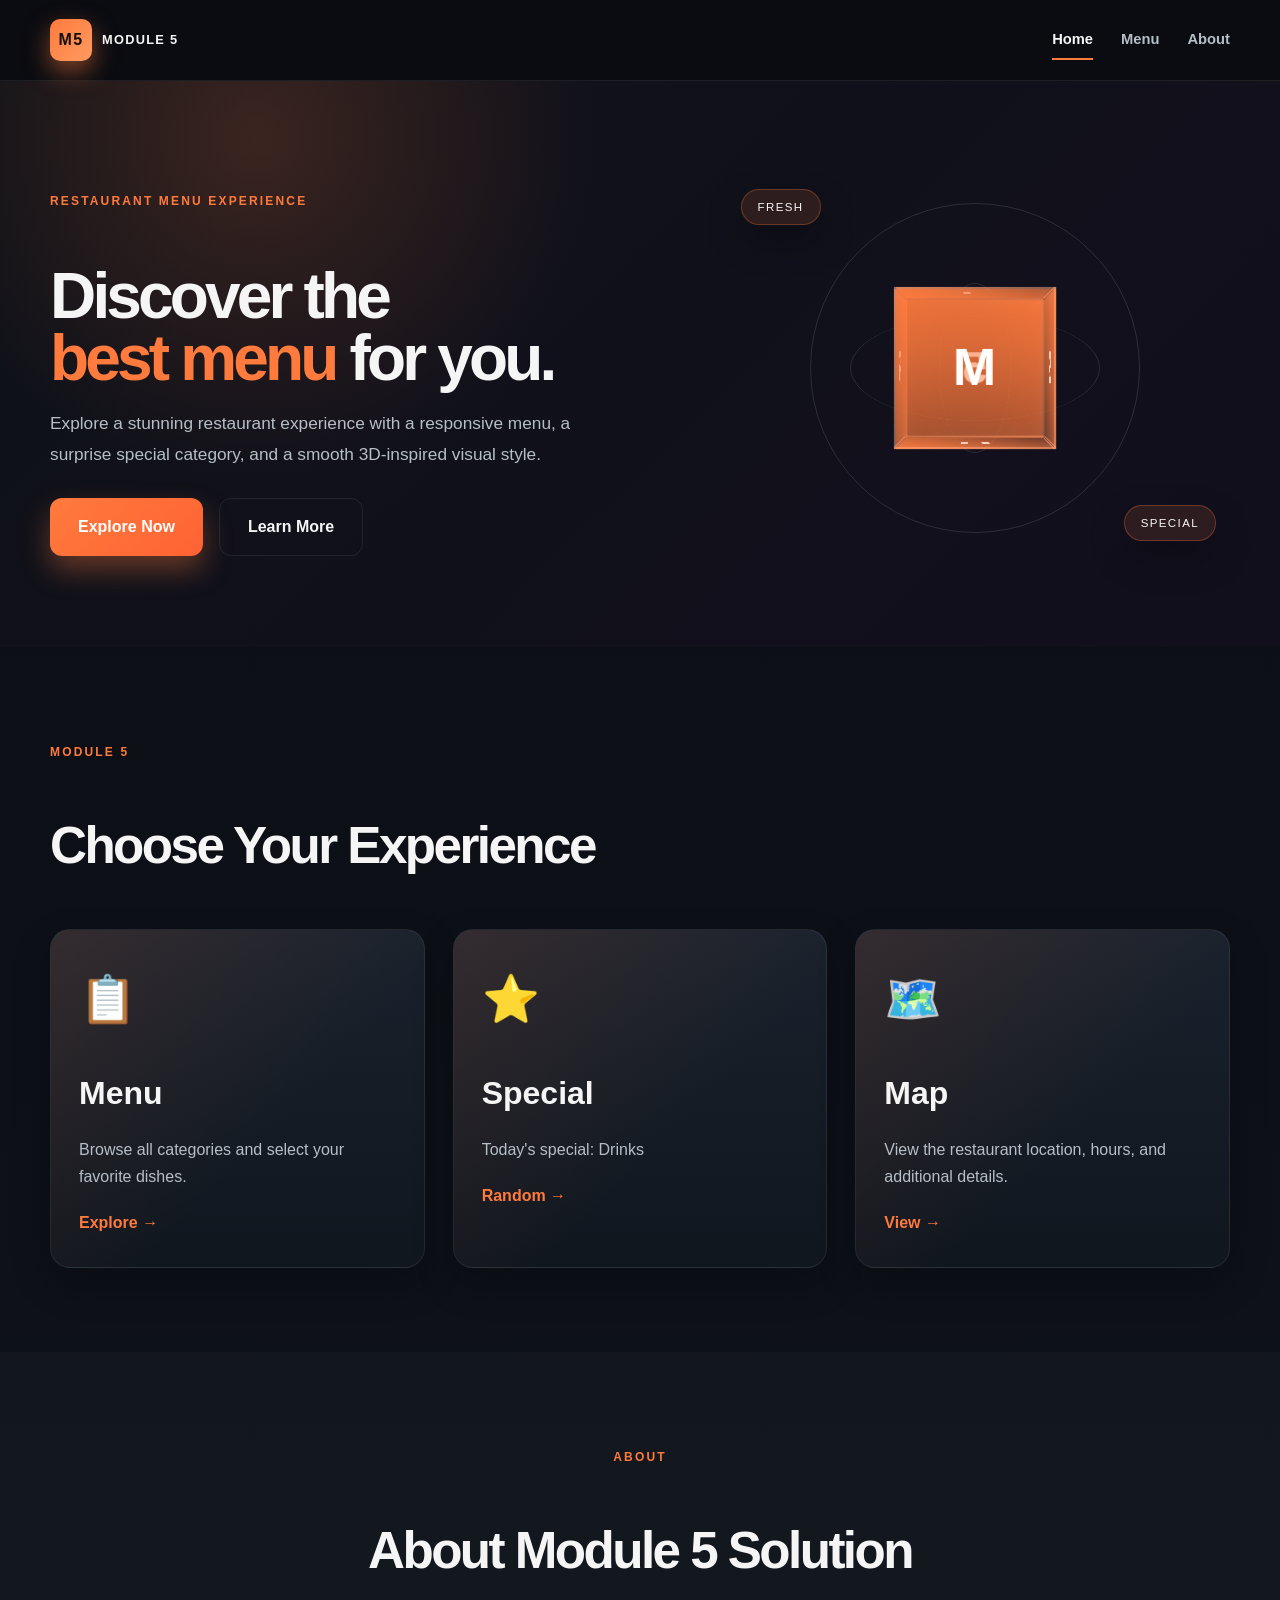
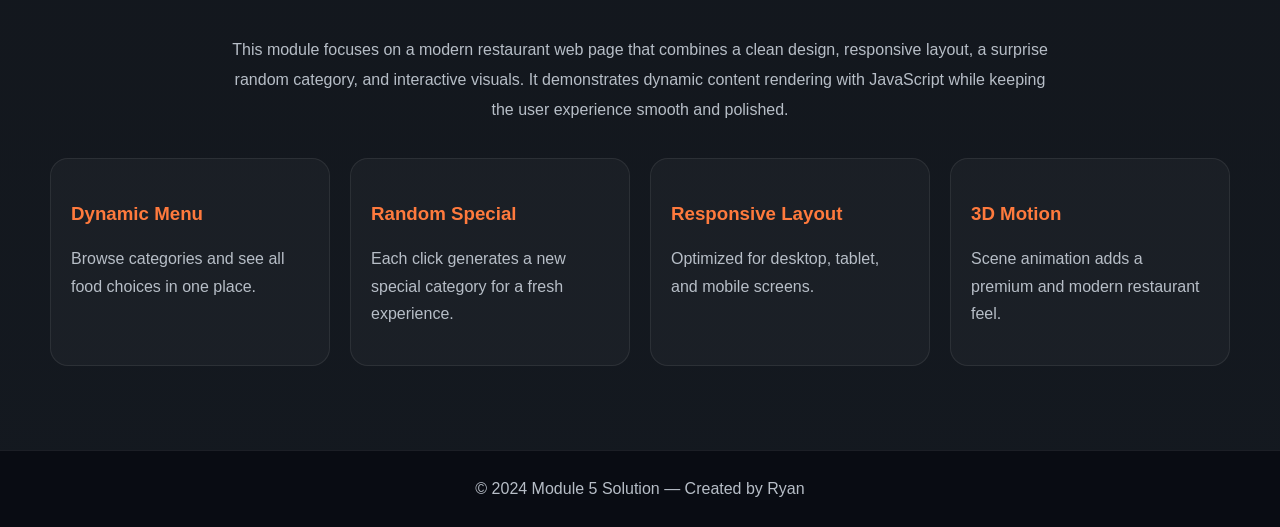
==== commit 301ce930: "Align the module page design as closely as possible to the reference layout with a dark premium rest" ====
--- a/index.html
+++ b/index.html
@@ -1,200 +1,210 @@
 <!DOCTYPE html>
 <html lang="en">
 <head>
-    <meta charset="UTF-8">
-    <meta name="viewport" content="width=device-width, initial-scale=1.0">
-    <meta name="description" content="Module 5 Solution - Interactive Restaurant Menu with Random Special Category">
-    <title>Module 5 Solution</title>
-    <link rel="stylesheet" href="style.css">
+  <meta charset="UTF-8" />
+  <meta name="viewport" content="width=device-width, initial-scale=1.0" />
+  <meta name="description" content="Module 5 Solution - Interactive restaurant menu with random special category and 3D visuals." />
+  <title>Module 5 Solution</title>
+  <link rel="stylesheet" href="style.css" />
 </head>
 <body>
-    <!-- HEADER/NAVIGATION -->
-    <header class="header-fixed">
-        <div class="header-container">
-            <div class="logo">Module 5</div>
-            <nav class="navbar">
-                <a href="#home" class="nav-link active">Home</a>
-                <a href="#menu" class="nav-link">Menu</a>
-                <a href="#about" class="nav-link">About</a>
-            </nav>
-            <div class="hamburger">
-                <span></span>
-                <span></span>
-                <span></span>
+  <header class="site-header">
+    <div class="container nav-wrap">
+      <div class="brand" aria-label="Module 5 home">
+        <span class="brand-mark">M5</span>
+        <span class="brand-text">Module 5</span>
+      </div>
+
+      <nav class="main-nav" aria-label="Main navigation">
+        <a href="#home" class="active">Home</a>
+        <a href="#menu">Menu</a>
+        <a href="#about">About</a>
+      </nav>
+    </div>
+  </header>
+
+  <main>
+    <section class="hero" id="home">
+      <div class="container hero-grid">
+        <div class="hero-copy">
+          <p class="eyebrow">Restaurant Menu Experience</p>
+          <h1>Discover the<br><span>best menu</span> for you.</h1>
+          <p class="lead">
+            Explore a stunning restaurant experience with a responsive menu, a surprise
+            special category, and a smooth 3D-inspired visual style.
+          </p>
+
+          <div class="hero-actions">
+            <button class="primary-btn" onclick="scrollToSection('menu')">Explore Now</button>
+            <button class="ghost-btn" onclick="scrollToSection('about')">Learn More</button>
+          </div>
+        </div>
+
+        <div class="hero-visual" aria-hidden="true">
+          <div class="orb-ring ring-one"></div>
+          <div class="orb-ring ring-two"></div>
+          <div class="orb-ring ring-three"></div>
+
+          <div class="floating-tag tag-a">Fresh</div>
+          <div class="floating-tag tag-b">Special</div>
+
+          <div class="cube-scene">
+            <div class="cube">
+              <div class="face front">M</div>
+              <div class="face back">5</div>
+              <div class="face right">S</div>
+              <div class="face left">R</div>
+              <div class="face top">F</div>
+              <div class="face bottom">D</div>
             </div>
-        </div>
-    </header>
-
-    <main>
-        <!-- HOME SECTION -->
-        <section id="home" class="hero-section">
-            <div class="hero-background">
-                <div class="hero-content">
-                    <h1 class="hero-title">Discover Your<br><span class="highlight">Perfect Menu</span></h1>
-                    <p class="hero-subtitle">Experience a unique restaurant menu with dynamic category selection. Click "Special" to get a random category every time!</p>
-                    <button class="hero-btn" onclick="scrollToMenu()">Explore Now</button>
-                </div>
-                <div class="hero-visual">
-                    <div class="rotating-cube">
-                        <div class="cube-face front">5</div>
-                        <div class="cube-face back">M</div>
-                        <div class="cube-face right">O</div>
-                        <div class="cube-face left">D</div>
-                        <div class="cube-face top">U</div>
-                        <div class="cube-face bottom">L</div>
-                    </div>
-                </div>
-            </div>
-        </section>
-
-        <!-- MENU TILES SECTION -->
-        <section id="menu" class="tiles-section">
-            <div class="section-container">
-                <h2 class="section-title">Choose Your Experience</h2>
-                <div class="tiles-wrapper">
-                    <!-- TILE 1: MENU -->
-                    <div class="tile-card" onclick="showMenuPage()">
-                        <div class="tile-icon">📋</div>
-                        <h3 class="tile-title">Menu</h3>
-                        <p class="tile-desc">Browse all categories and find your favorite dishes</p>
-                        <span class="tile-arrow">→</span>
-                    </div>
-
-                    <!-- TILE 2: SPECIAL (Random Category) -->
-                    <div class="tile-card special-tile" onclick="showSpecialPage()">
-                        <div class="tile-icon">⭐</div>
-                        <h3 class="tile-title">Special</h3>
-                        <p class="tile-desc" id="special-desc">Click to reveal today's random special</p>
-                        <span class="tile-arrow">→</span>
-                    </div>
-
-                    <!-- TILE 3: MAP -->
-                    <div class="tile-card" onclick="showMapPage()">
-                        <div class="tile-icon">🗺️</div>
-                        <h3 class="tile-title">Map</h3>
-                        <p class="tile-desc">Visit our restaurant location and learn more</p>
-                        <span class="tile-arrow">→</span>
-                    </div>
-                </div>
-            </div>
-        </section>
-
-        <!-- MENU PAGE -->
-        <section id="menu-page" class="content-page hidden">
-            <div class="page-header">
-                <button class="back-btn" onclick="backToHome()">← Back to Home</button>
-                <h2>Full Menu</h2>
-            </div>
-            <div class="section-container">
-                <div class="filter-container">
-                    <label for="category-filter">Select Category:</label>
-                    <select id="category-filter" onchange="filterMenu(this.value)" class="filter-select">
-                        <option value="all">All Categories</option>
-                        <option value="lunch">Lunch</option>
-                        <option value="dinner">Dinner</option>
-                        <option value="sushi">Sushi</option>
-                        <option value="dessert">Dessert</option>
-                        <option value="drinks">Drinks</option>
-                    </select>
-                </div>
-                <div id="menu-grid" class="menu-grid">
-                    <!-- Menu items populated by JS -->
-                </div>
-            </div>
-        </section>
-
-        <!-- SPECIAL PAGE -->
-        <section id="special-page" class="content-page hidden">
-            <div class="page-header">
-                <button class="back-btn" onclick="backToHome()">← Back to Home</button>
-                <h2>Today's Special: <span id="special-category-name">Loading...</span></h2>
-            </div>
-            <div class="section-container">
-                <div class="special-banner">
-                    <p>🎉 This random category is your special selection for today!</p>
-                    <button class="refresh-special-btn" onclick="showSpecialPage()">Get Another Random Special →</button>
-                </div>
-                <div id="special-grid" class="menu-grid">
-                    <!-- Special items populated by JS -->
-                </div>
-            </div>
-        </section>
-
-        <!-- MAP PAGE -->
-        <section id="map-page" class="content-page hidden">
-            <div class="page-header">
-                <button class="back-btn" onclick="backToHome()">← Back to Home</button>
-                <h2>Visit Our Restaurant</h2>
-            </div>
-            <div class="section-container">
-                <div class="map-grid">
-                    <div class="map-card">
-                        <h3>📍 Location</h3>
-                        <p><strong>Address:</strong><br>123 Gourmet Avenue, Food City, FC 12345</p>
-                        <p><strong>Phone:</strong> +1 (555) 123-4567</p>
-                        <p><strong>Email:</strong> hello@module5restaurant.com</p>
-                    </div>
-                    <div class="map-card">
-                        <h3>🕐 Hours</h3>
-                        <p><strong>Monday - Friday:</strong> 11:00 AM - 11:00 PM</p>
-                        <p><strong>Saturday - Sunday:</strong> 10:00 AM - 12:00 AM</p>
-                        <p><strong>Closed:</strong> New Year's Day, Christmas</p>
-                    </div>
-                    <div class="map-card">
-                        <h3>🚗 Parking</h3>
-                        <p>Free parking available in our lot. Street parking also available nearby.</p>
-                    </div>
-                    <div class="map-card">
-                        <h3>✨ Amenities</h3>
-                        <p>WiFi • Outdoor Seating • Private Dining • Catering Available</p>
-                    </div>
-                </div>
-                <div class="map-placeholder">
-                    <p>🗺️ Interactive Map Coming Soon</p>
-                </div>
-            </div>
-        </section>
-
-        <!-- ABOUT SECTION -->
-        <section id="about" class="about-section">
-            <div class="section-container">
-                <h2 class="section-title">About Module 5 Solution</h2>
-                <p class="about-text">This is an interactive restaurant menu application designed to demonstrate dynamic content management and user engagement. The unique "Special" feature randomly selects a menu category each time, ensuring every visit brings a new and exciting discovery.</p>
-                
-                <div class="features-grid">
-                    <div class="feature-box">
-                        <h3>✓ Dynamic Menu</h3>
-                        <p>Browse through multiple food categories with detailed descriptions and prices</p>
-                    </div>
-                    <div class="feature-box">
-                        <h3>✓ Random Special</h3>
-                        <p>Get a surprise category every time you click the Special button</p>
-                    </div>
-                    <div class="feature-box">
-                        <h3>✓ 3D Animation</h3>
-                        <p>Interactive 3D cube animation on the hero section</p>
-                    </div>
-                    <div class="feature-box">
-                        <h3>✓ Responsive Design</h3>
-                        <p>Perfect experience on mobile, tablet, and desktop devices</p>
-                    </div>
-                    <div class="feature-box">
-                        <h3>✓ Smooth Navigation</h3>
-                        <p>Seamless transitions between pages and sections</p>
-                    </div>
-                    <div class="feature-box">
-                        <h3>✓ Modern UI</h3>
-                        <p>Clean, professional design with engaging animations</p>
-                    </div>
-                </div>
-            </div>
-        </section>
-    </main>
-
-    <footer class="footer">
-        <p>&copy; 2024 Module 5 Solution. All rights reserved. | Created by Ryan</p>
-    </footer>
-
-    <script src="script.js"></script>
+          </div>
+        </div>
+      </div>
+    </section>
+
+    <section class="menu-section" id="menu">
+      <div class="container">
+        <div class="section-heading">
+          <p class="eyebrow dark">Module 5</p>
+          <h2>Choose Your Experience</h2>
+        </div>
+
+        <div class="tiles-grid">
+          <article class="tile-card menu-tile" onclick="showMenuPage()">
+            <div class="tile-icon">📋</div>
+            <h3>Menu</h3>
+            <p>Browse all categories and select your favorite dishes.</p>
+            <span class="tile-link">Explore →</span>
+          </article>
+
+          <article class="tile-card special-tile" onclick="showSpecialPage()">
+            <div class="tile-icon">⭐</div>
+            <h3>Special</h3>
+            <p id="special-summary">Random category is waiting for you.</p>
+            <span class="tile-link">Random →</span>
+          </article>
+
+          <article class="tile-card map-tile" onclick="showMapPage()">
+            <div class="tile-icon">🗺️</div>
+            <h3>Map</h3>
+            <p>View the restaurant location, hours, and additional details.</p>
+            <span class="tile-link">View →</span>
+          </article>
+        </div>
+      </div>
+    </section>
+
+    <section id="menu-page" class="content-page hidden">
+      <div class="container">
+        <button class="back-btn" onclick="showHomePage()">← Back</button>
+        <h2 class="page-title">Full Menu</h2>
+
+        <div class="filter-box">
+          <label for="category-filter">Filter by category:</label>
+          <select id="category-filter" onchange="filterMenu(this.value)">
+            <option value="all">All Categories</option>
+            <option value="lunch">Lunch</option>
+            <option value="dinner">Dinner</option>
+            <option value="sushi">Sushi</option>
+            <option value="dessert">Dessert</option>
+            <option value="drinks">Drinks</option>
+          </select>
+        </div>
+
+        <div id="menu-grid" class="menu-grid"></div>
+      </div>
+    </section>
+
+    <section id="special-page" class="content-page hidden">
+      <div class="container">
+        <button class="back-btn" onclick="showHomePage()">← Back</button>
+        <h2 class="page-title">Today's Special: <span id="special-name">Loading...</span></h2>
+
+        <div class="special-banner">
+          <p>This random category is selected for you today.</p>
+          <button class="primary-btn small" onclick="showSpecialPage()">Random Again</button>
+        </div>
+
+        <div id="special-grid" class="menu-grid"></div>
+      </div>
+    </section>
+
+    <section id="map-page" class="content-page hidden">
+      <div class="container">
+        <button class="back-btn" onclick="showHomePage()">← Back</button>
+        <h2 class="page-title">Restaurant Info</h2>
+
+        <div class="info-grid">
+          <div class="info-card">
+            <h3>Location</h3>
+            <p><strong>Address:</strong> 123 Gourmet Street, Food City</p>
+            <p><strong>Phone:</strong> +1 (555) 123-4567</p>
+            <p><strong>Email:</strong> hello@module5restaurant.com</p>
+          </div>
+
+          <div class="info-card">
+            <h3>Hours</h3>
+            <p><strong>Mon-Fri:</strong> 11:00 AM - 11:00 PM</p>
+            <p><strong>Sat-Sun:</strong> 10:00 AM - 12:00 AM</p>
+            <p><strong>Closed:</strong> Public holidays</p>
+          </div>
+
+          <div class="info-card">
+            <h3>Facilities</h3>
+            <p>WiFi, free parking, private dining, outdoor seating.</p>
+          </div>
+
+          <div class="info-card">
+            <h3>Services</h3>
+            <p>Catering, event catering, seasonal menus, takeout.</p>
+          </div>
+        </div>
+
+        <div class="map-placeholder">🗺️ Interactive Map Coming Soon</div>
+      </div>
+    </section>
+
+    <section id="about" class="about-section">
+      <div class="container">
+        <div class="section-heading centered">
+          <p class="eyebrow dark">About</p>
+          <h2>About Module 5 Solution</h2>
+        </div>
+
+        <p class="about-text">
+          This module focuses on a modern restaurant web page that combines a clean design,
+          responsive layout, a surprise random category, and interactive visuals. It demonstrates
+          dynamic content rendering with JavaScript while keeping the user experience smooth and polished.
+        </p>
+
+        <div class="feature-grid">
+          <div class="feature-card">
+            <h3>Dynamic Menu</h3>
+            <p>Browse categories and see all food choices in one place.</p>
+          </div>
+          <div class="feature-card">
+            <h3>Random Special</h3>
+            <p>Each click generates a new special category for a fresh experience.</p>
+          </div>
+          <div class="feature-card">
+            <h3>Responsive Layout</h3>
+            <p>Optimized for desktop, tablet, and mobile screens.</p>
+          </div>
+          <div class="feature-card">
+            <h3>3D Motion</h3>
+            <p>Scene animation adds a premium and modern restaurant feel.</p>
+          </div>
+        </div>
+      </div>
+    </section>
+  </main>
+
+  <footer class="site-footer">
+    <div class="container footer-wrap">
+      <p>© 2024 Module 5 Solution — Created by Ryan</p>
+    </div>
+  </footer>
+
+  <script src="script.js"></script>
 </body>
-</html>+</html>
--- a/style.css
+++ b/style.css
@@ -1,677 +1,554 @@
 :root {
-    --primary-dark: #1a1a2e;
-    --secondary-dark: #16213e;
-    --accent-orange: #ff6b35;
-    --accent-light: #ff8c42;
-    --text-dark: #333;
-    --text-light: #666;
-    --bg-light: #f5f5f5;
-    --bg-white: #ffffff;
-    --border-color: #e0e0e0;
-    --shadow: 0 10px 30px rgba(0, 0, 0, 0.1);
-    --shadow-lg: 0 20px 50px rgba(0, 0, 0, 0.15);
-}
-
-* {
-    margin: 0;
-    padding: 0;
-    box-sizing: border-box;
-}
-
-html {
-    scroll-behavior: smooth;
-}
+  --bg: #0b0d12;
+  --bg-2: #131821;
+  --panel: #171d27;
+  --panel-2: #1f2834;
+  --card: #101722;
+  --text: #f5f5f5;
+  --muted: #b7bec7;
+  --orange: #ff7a3d;
+  --orange-strong: #ff6333;
+  --orange-soft: rgba(255, 122, 61, 0.16);
+  --border: rgba(255, 255, 255, 0.08);
+  --shadow: 0 16px 36px rgba(0, 0, 0, 0.28);
+}
+
+* { box-sizing: border-box; }
+
+html { scroll-behavior: smooth; }
 
 body {
-    font-family: 'Segoe UI', Tahoma, Geneva, Verdana, sans-serif;
-    background-color: var(--bg-light);
-    color: var(--text-dark);
-    line-height: 1.6;
-}
-
-/* HEADER */
-.header-fixed {
-    position: fixed;
-    top: 0;
-    width: 100%;
-    background: var(--bg-white);
-    box-shadow: var(--shadow);
-    z-index: 1000;
-    transition: all 0.3s ease;
-}
-
-.header-container {
-    max-width: 1200px;
-    margin: 0 auto;
-    display: flex;
-    justify-content: space-between;
-    align-items: center;
-    padding: 1rem 2rem;
-}
-
-.logo {
-    font-size: 1.8rem;
-    font-weight: 800;
-    color: var(--accent-orange);
-    text-transform: uppercase;
-    letter-spacing: 2px;
-}
-
-.navbar {
-    display: flex;
-    gap: 2.5rem;
-}
-
-.nav-link {
-    text-decoration: none;
-    color: var(--text-dark);
-    font-weight: 600;
-    position: relative;
-    transition: all 0.3s ease;
-}
-
-.nav-link::after {
-    content: '';
-    position: absolute;
-    bottom: -5px;
-    left: 0;
-    width: 0;
-    height: 3px;
-    background: var(--accent-orange);
-    transition: width 0.3s ease;
-}
-
-.nav-link:hover::after,
-.nav-link.active::after {
-    width: 100%;
-}
-
-.hamburger {
-    display: none;
-    flex-direction: column;
-    gap: 6px;
-    cursor: pointer;
-}
-
-.hamburger span {
-    width: 25px;
-    height: 3px;
-    background: var(--accent-orange);
-    transition: all 0.3s ease;
-}
-
-/* HERO SECTION */
-main {
-    margin-top: 70px;
-}
-
-.hero-section {
-    min-height: 100vh;
-    background: linear-gradient(135deg, var(--primary-dark) 0%, var(--secondary-dark) 100%);
-    color: white;
-    display: flex;
-    align-items: center;
-    padding: 3rem 2rem;
-}
-
-.hero-background {
-    max-width: 1200px;
-    margin: 0 auto;
-    width: 100%;
-    display: grid;
-    grid-template-columns: 1fr 1fr;
-    gap: 3rem;
-    align-items: center;
-}
-
-.hero-content {
-    z-index: 2;
-}
-
-.hero-title {
-    font-size: 3.5rem;
-    font-weight: 800;
-    margin-bottom: 1.5rem;
-    line-height: 1.2;
-    letter-spacing: -1px;
-}
-
-.highlight {
-    color: var(--accent-orange);
-}
-
-.hero-subtitle {
-    font-size: 1.15rem;
-    margin-bottom: 2rem;
-    opacity: 0.9;
-    line-height: 1.8;
-}
-
-.hero-btn {
-    padding: 1rem 2.5rem;
-    font-size: 1rem;
-    font-weight: 700;
-    background: var(--accent-orange);
-    color: white;
-    border: none;
-    border-radius: 5px;
-    cursor: pointer;
-    transition: all 0.3s ease;
-    box-shadow: 0 5px 15px rgba(255, 107, 53, 0.3);
-}
-
-.hero-btn:hover {
-    background: var(--accent-light);
-    transform: translateY(-3px);
-    box-shadow: 0 10px 25px rgba(255, 107, 53, 0.4);
-}
-
-/* 3D CUBE ANIMATION */
+  margin: 0;
+  font-family: 'Segoe UI', Tahoma, Geneva, Verdana, sans-serif;
+  background: linear-gradient(180deg, #0b0d12 0%, #0f141c 100%);
+  color: var(--text);
+  line-height: 1.6;
+}
+
+button, select { font: inherit; }
+
+img { max-width: 100%; display: block; }
+
+.container {
+  width: min(1180px, calc(100% - 48px));
+  margin: 0 auto;
+}
+
+.site-header {
+  position: sticky;
+  top: 0;
+  z-index: 1000;
+  background: rgba(11, 13, 18, 0.88);
+  backdrop-filter: blur(12px);
+  border-bottom: 1px solid var(--border);
+}
+
+.nav-wrap {
+  display: flex;
+  align-items: center;
+  justify-content: space-between;
+  min-height: 80px;
+}
+
+.brand {
+  display: flex;
+  align-items: center;
+  gap: 10px;
+  font-weight: 800;
+  letter-spacing: 0.08em;
+}
+
+.brand-mark {
+  display: inline-flex;
+  align-items: center;
+  justify-content: center;
+  width: 42px;
+  height: 42px;
+  border-radius: 10px;
+  background: linear-gradient(135deg, var(--orange) 0%, #ff9b61 100%);
+  color: #140d09;
+  box-shadow: 0 10px 24px rgba(255, 122, 61, 0.5);
+}
+
+.brand-text {
+  text-transform: uppercase;
+  font-size: 0.8rem;
+}
+
+.main-nav {
+  display: flex;
+  gap: 28px;
+}
+
+.main-nav a {
+  position: relative;
+  color: var(--muted);
+  text-decoration: none;
+  font-size: 0.92rem;
+  font-weight: 600;
+  transition: color 0.25s ease;
+}
+
+.main-nav a::after {
+  content: "";
+  position: absolute;
+  left: 0;
+  bottom: -8px;
+  width: 0;
+  height: 2px;
+  background: var(--orange);
+  transition: width 0.25s ease;
+}
+
+.main-nav a:hover,
+.main-nav a.active {
+  color: var(--text);
+}
+
+.main-nav a:hover::after,
+.main-nav a.active::after {
+  width: 100%;
+}
+
+.hero {
+  background: radial-gradient(circle at 20% 10%, rgba(255, 122, 61, 0.18), transparent 30%), linear-gradient(135deg, #0f1218 0%, #120f1d 100%);
+  padding: 72px 0 64px;
+}
+
+.hero-grid {
+  display: grid;
+  grid-template-columns: 1.1fr 0.9fr;
+  gap: 48px;
+  align-items: center;
+}
+
+.eyebrow {
+  color: var(--orange);
+  font-size: 0.75rem;
+  font-weight: 800;
+  letter-spacing: 0.18em;
+  text-transform: uppercase;
+  margin-bottom: 18px;
+}
+
+.eyebrow.dark {
+  color: var(--orange);
+}
+
+.hero-copy h1 {
+  font-size: clamp(3rem, 5vw, 5.2rem);
+  line-height: 0.98;
+  letter-spacing: -0.06em;
+  margin-bottom: 18px;
+}
+
+.hero-copy h1 span {
+  color: var(--orange);
+}
+
+.lead {
+  max-width: 560px;
+  color: var(--muted);
+  font-size: 1.08rem;
+  line-height: 1.8;
+  margin-bottom: 28px;
+}
+
+.hero-actions {
+  display: flex;
+  flex-wrap: wrap;
+  gap: 16px;
+}
+
+.primary-btn,
+.ghost-btn,
+.back-btn {
+  border: 0;
+  border-radius: 12px;
+  font-weight: 700;
+  cursor: pointer;
+  transition: transform 0.25s ease, box-shadow 0.25s ease, opacity 0.25s ease;
+}
+
+.primary-btn {
+  padding: 15px 28px;
+  background: linear-gradient(135deg, var(--orange) 0%, var(--orange-strong) 100%);
+  color: #fff;
+  box-shadow: 0 14px 28px rgba(255, 122, 61, 0.35);
+}
+
+.primary-btn.small {
+  padding: 12px 20px;
+}
+
+.ghost-btn {
+  padding: 15px 28px;
+  background: transparent;
+  color: var(--text);
+  border: 1px solid var(--border);
+}
+
+.primary-btn:hover,
+.ghost-btn:hover,
+.back-btn:hover {
+  transform: translateY(-2px);
+}
+
 .hero-visual {
-    display: flex;
-    justify-content: center;
-    align-items: center;
-    perspective: 1200px;
-    height: 400px;
-}
-
-.rotating-cube {
-    width: 250px;
-    height: 250px;
-    position: relative;
-    transform-style: preserve-3d;
-    animation: rotateCube 8s infinite linear;
-}
-
-.cube-face {
-    position: absolute;
-    width: 250px;
-    height: 250px;
-    display: flex;
-    align-items: center;
-    justify-content: center;
-    font-size: 3rem;
-    font-weight: bold;
-    background: rgba(255, 107, 53, 0.3);
-    border: 2px solid var(--accent-orange);
-    opacity: 0.8;
-}
-
-.front { transform: translateZ(125px); }
-.back { transform: rotateY(180deg) translateZ(125px); }
-.right { transform: rotateY(90deg) translateZ(125px); }
-.left { transform: rotateY(-90deg) translateZ(125px); }
-.top { transform: rotateX(90deg) translateZ(125px); }
-.bottom { transform: rotateX(-90deg) translateZ(125px); }
+  position: relative;
+  display: grid;
+  place-items: center;
+  min-height: 430px;
+}
+
+.orb-ring {
+  position: absolute;
+  border: 1px solid rgba(255, 255, 255, 0.12);
+  border-radius: 50%;
+}
+
+.ring-one { width: 330px; height: 330px; }
+.ring-two { width: 250px; height: 250px; transform: rotateX(65deg); }
+.ring-three { width: 170px; height: 170px; transform: rotateY(65deg); }
+
+.floating-tag {
+  position: absolute;
+  padding: 8px 16px;
+  border-radius: 999px;
+  background: rgba(255, 122, 61, 0.12);
+  border: 1px solid rgba(255, 122, 61, 0.3);
+  color: var(--text);
+  font-size: 0.72rem;
+  letter-spacing: 0.12em;
+  text-transform: uppercase;
+  box-shadow: var(--shadow);
+}
+
+.tag-a { top: 36px; left: 20px; }
+.tag-b { right: 14px; bottom: 42px; }
+
+.cube-scene {
+  perspective: 1000px;
+  position: relative;
+  width: 220px;
+  height: 220px;
+  display: grid;
+  place-items: center;
+}
+
+.cube {
+  position: relative;
+  width: 150px;
+  height: 150px;
+  transform-style: preserve-3d;
+  animation: rotateCube 11s linear infinite;
+}
+
+.face {
+  position: absolute;
+  inset: 0;
+  display: grid;
+  place-items: center;
+  background: linear-gradient(135deg, rgba(255, 122, 61, 0.9), rgba(255, 122, 61, 0.2));
+  border: 2px solid rgba(255, 255, 255, 0.18);
+  font-size: 3rem;
+  font-weight: 800;
+  color: #fff;
+  box-shadow: inset 0 0 20px rgba(255,255,255,0.06);
+}
+
+.front  { transform: translateZ(75px); }
+.back   { transform: rotateY(180deg) translateZ(75px); }
+.right  { transform: rotateY(90deg) translateZ(75px); }
+.left   { transform: rotateY(-90deg) translateZ(75px); }
+.top    { transform: rotateX(90deg) translateZ(75px); }
+.bottom { transform: rotateX(-90deg) translateZ(75px); }
 
 @keyframes rotateCube {
-    from { transform: rotateX(0deg) rotateY(0deg); }
-    to { transform: rotateX(360deg) rotateY(360deg); }
-}
-
-/* TILES SECTION */
-.tiles-section {
-    padding: 5rem 2rem;
-    background: var(--bg-white);
-}
-
-.section-container {
-    max-width: 1200px;
-    margin: 0 auto;
-}
-
-.section-title {
-    font-size: 2.8rem;
-    font-weight: 800;
-    text-align: center;
-    margin-bottom: 3.5rem;
-    color: var(--primary-dark);
-}
-
-.tiles-wrapper {
-    display: grid;
-    grid-template-columns: repeat(auto-fit, minmax(320px, 1fr));
-    gap: 2.5rem;
+  0% { transform: rotateX(0deg) rotateY(0deg); }
+  100% { transform: rotateX(360deg) rotateY(360deg); }
+}
+
+.menu-section,
+.about-section,
+.content-page {
+  padding: 84px 0;
+}
+
+.section-heading {
+  margin-bottom: 28px;
+}
+
+.section-heading h2 {
+  font-size: clamp(2rem, 4vw, 3.2rem);
+  letter-spacing: -0.05em;
+}
+
+.tiles-grid {
+  display: grid;
+  grid-template-columns: repeat(3, minmax(0, 1fr));
+  gap: 28px;
 }
 
 .tile-card {
-    background: linear-gradient(135deg, #1a1a2e 0%, #16213e 100%);
-    border: 2px solid var(--accent-orange);
-    border-radius: 12px;
-    padding: 2.5rem;
-    cursor: pointer;
-    transition: all 0.4s cubic-bezier(0.34, 1.56, 0.64, 1);
-    position: relative;
-    overflow: hidden;
-    color: white;
-    min-height: 320px;
-    display: flex;
-    flex-direction: column;
-    justify-content: space-between;
+  position: relative;
+  overflow: hidden;
+  min-height: 290px;
+  padding: 32px 28px;
+  border-radius: 20px;
+  background: linear-gradient(180deg, rgba(25,34,46,0.98) 0%, rgba(17,23,31,0.98) 100%);
+  border: 1px solid var(--border);
+  box-shadow: var(--shadow);
+  cursor: pointer;
+  transition: transform 0.25s ease, box-shadow 0.25s ease, border-color 0.25s ease;
+}
+
+.tile-card:hover {
+  transform: translateY(-6px);
+  border-color: rgba(255, 122, 61, 0.75);
+  box-shadow: 0 18px 36px rgba(255, 122, 61, 0.16);
 }
 
 .tile-card::before {
-    content: '';
-    position: absolute;
-    top: -50%;
-    left: -50%;
-    width: 200%;
-    height: 200%;
-    background: radial-gradient(circle, rgba(255, 107, 53, 0.2) 0%, transparent 70%);
-    opacity: 0;
-    transition: all 0.4s ease;
-    pointer-events: none;
-}
-
-.tile-card:hover {
-    transform: translateY(-10px) scale(1.05);
-    box-shadow: 0 20px 50px rgba(255, 107, 53, 0.3);
-    border-color: var(--accent-light);
-}
-
-.tile-card:hover::before {
-    opacity: 1;
-    animation: pulse 1.5s ease-out;
-}
-
-@keyframes pulse {
-    0% {
-        top: -50%;
-        left: -50%;
-        opacity: 1;
-    }
-    100% {
-        top: -80%;
-        left: -80%;
-        opacity: 0;
-    }
+  content: "";
+  position: absolute;
+  inset: 0;
+  background: linear-gradient(135deg, rgba(255,122,61,0.12), transparent 60%);
+  pointer-events: none;
 }
 
 .tile-icon {
-    font-size: 3.5rem;
-    margin-bottom: 1rem;
-    display: inline-block;
-}
-
-.tile-title {
-    font-size: 1.8rem;
-    font-weight: 700;
-    margin-bottom: 0.8rem;
-}
-
-.tile-desc {
-    font-size: 1rem;
-    opacity: 0.9;
-    margin-bottom: 1.5rem;
-    flex-grow: 1;
-}
-
-.tile-arrow {
-    display: inline-block;
-    font-size: 1.5rem;
-    transition: transform 0.3s ease;
-}
-
-.tile-card:hover .tile-arrow {
-    transform: translateX(5px);
-}
-
-/* CONTENT PAGES */
+  font-size: 2.9rem;
+  margin-bottom: 18px;
+  position: relative;
+  z-index: 1;
+}
+
+.tile-card h3 {
+  position: relative;
+  z-index: 1;
+  font-size: 2rem;
+  margin-bottom: 8px;
+}
+
+.tile-card p {
+  position: relative;
+  z-index: 1;
+  color: var(--muted);
+  line-height: 1.7;
+  margin-bottom: 20px;
+}
+
+.tile-link {
+  position: relative;
+  z-index: 1;
+  color: var(--orange);
+  font-weight: 700;
+}
+
 .content-page {
-    display: none;
-    min-height: 100vh;
-    padding: 3rem 2rem;
-    background: var(--bg-light);
-}
-
-.content-page.active {
-    display: block;
-    animation: fadeIn 0.5s ease;
-}
+  display: none;
+  min-height: 70vh;
+}
+
+.content-page.active { display: block; animation: fadeIn 0.35s ease; }
 
 @keyframes fadeIn {
-    from { opacity: 0; }
-    to { opacity: 1; }
-}
-
-.page-header {
-    margin-bottom: 3rem;
+  from { opacity: 0; transform: translateY(8px); }
+  to { opacity: 1; transform: translateY(0); }
+}
+
+.page-title {
+  font-size: clamp(2rem, 3vw, 2.9rem);
+  margin-bottom: 20px;
+  letter-spacing: -0.04em;
 }
 
 .back-btn {
-    background: var(--accent-orange);
-    color: white;
-    border: none;
-    padding: 0.8rem 1.5rem;
-    border-radius: 5px;
-    cursor: pointer;
-    font-weight: 600;
-    margin-bottom: 1.5rem;
-    transition: all 0.3s ease;
-}
-
-.back-btn:hover {
-    background: var(--accent-light);
-    transform: translateX(-5px);
-}
-
-.page-header h2 {
-    font-size: 2.5rem;
-    color: var(--primary-dark);
-}
-
-/* FILTER */
-.filter-container {
-    display: flex;
-    gap: 1.5rem;
-    align-items: center;
-    margin-bottom: 2.5rem;
-    background: var(--bg-white);
-    padding: 1.5rem;
-    border-radius: 8px;
-    box-shadow: var(--shadow);
-}
-
-.filter-container label {
-    font-weight: 700;
-    color: var(--primary-dark);
-    white-space: nowrap;
-}
-
-.filter-select {
-    padding: 0.8rem 1.2rem;
-    border: 2px solid var(--border-color);
-    border-radius: 5px;
-    font-size: 1rem;
-    cursor: pointer;
-    transition: all 0.3s ease;
-    background: white;
-    color: var(--text-dark);
-}
-
-.filter-select:hover,
-.filter-select:focus {
-    outline: none;
-    border-color: var(--accent-orange);
-    box-shadow: 0 0 0 3px rgba(255, 107, 53, 0.1);
-}
-
-/* MENU GRID */
+  margin-bottom: 18px;
+  padding: 10px 18px;
+  background: var(--orange);
+  color: white;
+}
+
+.filter-box {
+  display: inline-flex;
+  align-items: center;
+  gap: 12px;
+  background: rgba(255,255,255,0.03);
+  border: 1px solid var(--border);
+  border-radius: 12px;
+  padding: 14px 18px;
+  margin-bottom: 28px;
+}
+
+.filter-box label {
+  color: var(--text);
+  font-weight: 600;
+}
+
+.filter-box select {
+  background: #101722;
+  color: var(--text);
+  border: 1px solid var(--border);
+  border-radius: 10px;
+  padding: 10px 14px;
+  min-width: 180px;
+}
+
 .menu-grid {
-    display: grid;
-    grid-template-columns: repeat(auto-fill, minmax(280px, 1fr));
-    gap: 2rem;
+  display: grid;
+  grid-template-columns: repeat(auto-fit, minmax(240px, 1fr));
+  gap: 20px;
 }
 
 .menu-card {
-    background: var(--bg-white);
-    border: 1px solid var(--border-color);
-    border-radius: 10px;
-    padding: 1.8rem;
-    transition: all 0.3s cubic-bezier(0.34, 1.56, 0.64, 1);
-    cursor: pointer;
-    position: relative;
-    overflow: hidden;
-}
-
-.menu-card::after {
-    content: '';
-    position: absolute;
-    top: 0;
-    left: -100%;
-    width: 100%;
-    height: 100%;
-    background: linear-gradient(90deg, transparent, rgba(255, 107, 53, 0.1), transparent);
-    transition: left 0.5s ease;
-    pointer-events: none;
+  background: linear-gradient(180deg, rgba(21,28,37,0.98) 0%, rgba(12,17,24,0.98) 100%);
+  border: 1px solid var(--border);
+  border-radius: 18px;
+  padding: 22px 20px;
+  box-shadow: var(--shadow);
+  transition: transform 0.25s ease, border-color 0.25s ease;
 }
 
 .menu-card:hover {
-    transform: translateY(-8px);
-    box-shadow: 0 15px 40px rgba(255, 107, 53, 0.15);
-    border-color: var(--accent-orange);
-}
-
-.menu-card:hover::after {
-    left: 100%;
+  transform: translateY(-3px);
+  border-color: rgba(255,122,61,0.7);
 }
 
 .menu-card-category {
-    font-size: 0.75rem;
-    font-weight: 800;
-    color: var(--accent-orange);
-    text-transform: uppercase;
-    letter-spacing: 1px;
-    margin-bottom: 0.8rem;
-}
-
-.menu-card-name {
-    font-size: 1.3rem;
-    font-weight: 700;
-    color: var(--primary-dark);
-    margin-bottom: 0.8rem;
-}
-
+  color: var(--orange);
+  font-size: 0.72rem;
+  font-weight: 800;
+  letter-spacing: 0.12em;
+  text-transform: uppercase;
+  margin-bottom: 8px;
+}
+
+.menu-card-name { font-size: 1.3rem; font-weight: 700; margin-bottom: 8px; }
 .menu-card-description {
-    font-size: 0.95rem;
-    color: var(--text-light);
-    margin-bottom: 1.2rem;
-    line-height: 1.5;
+  color: var(--muted);
+  min-height: 76px;
+  margin-bottom: 12px;
+  line-height: 1.6;
 }
 
 .menu-card-price {
-    font-size: 1.5rem;
-    font-weight: 800;
-    color: var(--accent-orange);
-}
-
-/* SPECIAL PAGE */
+  color: var(--orange);
+  font-size: 1.4rem;
+  font-weight: 800;
+}
+
 .special-banner {
-    background: linear-gradient(135deg, var(--accent-orange) 0%, var(--accent-light) 100%);
-    color: white;
-    padding: 2rem;
-    border-radius: 10px;
-    margin-bottom: 3rem;
-    box-shadow: var(--shadow-lg);
-}
-
-.special-banner p {
-    font-size: 1.2rem;
-    margin-bottom: 1.5rem;
-    font-weight: 500;
-}
-
-.refresh-special-btn {
-    background: white;
-    color: var(--accent-orange);
-    border: none;
-    padding: 0.9rem 2rem;
-    border-radius: 5px;
-    font-weight: 700;
-    cursor: pointer;
-    transition: all 0.3s ease;
-}
-
-.refresh-special-btn:hover {
-    background: #f5f5f5;
-    transform: translateX(5px);
-}
-
-/* MAP PAGE */
-.map-grid {
-    display: grid;
-    grid-template-columns: repeat(auto-fit, minmax(280px, 1fr));
-    gap: 2rem;
-    margin-bottom: 3rem;
-}
-
-.map-card {
-    background: var(--bg-white);
-    border: 2px solid var(--border-color);
-    border-radius: 10px;
-    padding: 2rem;
-    transition: all 0.3s ease;
-}
-
-.map-card:hover {
-    border-color: var(--accent-orange);
-    box-shadow: var(--shadow-lg);
-    transform: translateY(-5px);
-}
-
-.map-card h3 {
-    font-size: 1.3rem;
-    color: var(--accent-orange);
-    margin-bottom: 1rem;
-}
-
-.map-card p {
-    color: var(--text-light);
-    line-height: 1.8;
+  display: flex;
+  align-items: center;
+  justify-content: space-between;
+  gap: 18px;
+  background: linear-gradient(135deg, rgba(255,122,61,0.18), rgba(255,122,61,0.08));
+  border: 1px solid rgba(255,122,61,0.5);
+  border-radius: 18px;
+  padding: 22px 20px;
+  margin: 20px 0 26px;
+}
+
+.special-banner p { color: var(--text); font-weight: 600; }
+
+.info-grid {
+  display: grid;
+  grid-template-columns: repeat(2, minmax(0, 1fr));
+  gap: 22px;
+  margin-bottom: 28px;
+}
+
+.info-card {
+  background: rgba(255,255,255,0.03);
+  border: 1px solid var(--border);
+  border-radius: 18px;
+  padding: 22px;
+}
+
+.info-card h3 { color: var(--orange); margin-bottom: 12px; }
+.info-card p {
+  color: var(--muted);
+  margin-bottom: 8px;
+  line-height: 1.8;
 }
 
 .map-placeholder {
-    background: var(--bg-white);
-    border: 3px dashed var(--border-color);
-    border-radius: 10px;
-    padding: 4rem 2rem;
-    text-align: center;
-    font-size: 2rem;
-}
-
-/* ABOUT SECTION */
-.about-section {
-    padding: 5rem 2rem;
-    background: var(--bg-white);
-}
+  display: grid;
+  place-items: center;
+  min-height: 240px;
+  background: rgba(255,255,255,0.03);
+  border: 2px dashed rgba(255,255,255,0.18);
+  border-radius: 18px;
+  font-size: clamp(1.3rem, 2vw, 2rem);
+  color: var(--muted);
+}
+
+.about-section { background: rgba(255,255,255,0.02); }
+.centered { text-align: center; }
 
 .about-text {
-    text-align: center;
-    font-size: 1.1rem;
-    color: var(--text-light);
-    max-width: 700px;
-    margin: 0 auto 3rem;
-    line-height: 1.8;
-}
-
-.features-grid {
-    display: grid;
-    grid-template-columns: repeat(auto-fit, minmax(280px, 1fr));
-    gap: 2rem;
-}
-
-.feature-box {
-    background: linear-gradient(135deg, #f9f9f9 0%, #f5f5f5 100%);
-    border-left: 4px solid var(--accent-orange);
-    padding: 2rem;
-    border-radius: 8px;
-    transition: all 0.3s ease;
-}
-
-.feature-box:hover {
-    transform: translateY(-5px);
-    box-shadow: var(--shadow);
-    border-left-width: 6px;
-}
-
-.feature-box h3 {
-    color: var(--primary-dark);
-    font-size: 1.2rem;
-    margin-bottom: 0.8rem;
-}
-
-.feature-box p {
-    color: var(--text-light);
-    line-height: 1.6;
-}
-
-/* FOOTER */
-.footer {
-    background: var(--primary-dark);
-    color: white;
-    text-align: center;
-    padding: 2rem;
-    font-size: 0.9rem;
-}
-
-/* UTILITY */
-.hidden {
-    display: none;
-}
-
-/* RESPONSIVE */
-@media (max-width: 768px) {
-    .header-container {
-        padding: 1rem 1.5rem;
-    }
-
-    .navbar {
-        display: none;
-    }
-
-    .hamburger {
-        display: flex;
-    }
-
-    .hero-background {
-        grid-template-columns: 1fr;
-    }
-
-    .hero-title {
-        font-size: 2rem;
-    }
-
-    .hero-subtitle {
-        font-size: 1rem;
-    }
-
-    .hero-visual {
-        height: 300px;
-    }
-
-    .rotating-cube {
-        width: 180px;
-        height: 180px;
-    }
-
-    .cube-face {
-        width: 180px;
-        height: 180px;
-        font-size: 2rem;
-    }
-
-    .front { transform: translateZ(90px); }
-    .back { transform: rotateY(180deg) translateZ(90px); }
-    .right { transform: rotateY(90deg) translateZ(90px); }
-    .left { transform: rotateY(-90deg) translateZ(90px); }
-    .top { transform: rotateX(90deg) translateZ(90px); }
-    .bottom { transform: rotateX(-90deg) translateZ(90px); }
-
-    .tiles-wrapper {
-        grid-template-columns: 1fr;
-    }
-
-    .section-title {
-        font-size: 2rem;
-    }
-
-    .filter-container {
-        flex-direction: column;
-        align-items: flex-start;
-    }
-
-    .menu-grid {
-        grid-template-columns: 1fr;
-    }
-
-    .page-header h2 {
-        font-size: 1.8rem;
-    }
+  margin: 0 auto 32px;
+  max-width: 820px;
+  color: var(--muted);
+  text-align: center;
+  line-height: 1.9;
+}
+
+.feature-grid {
+  display: grid;
+  grid-template-columns: repeat(4, minmax(0, 1fr));
+  gap: 20px;
+}
+
+.feature-card {
+  background: rgba(255,255,255,0.03);
+  border: 1px solid var(--border);
+  border-radius: 18px;
+  padding: 22px 20px;
+  transition: transform 0.25s ease, border-color 0.25s ease;
+}
+
+.feature-card:hover {
+  transform: translateY(-4px);
+  border-color: rgba(255,122,61,0.7);
+}
+
+.feature-card h3 { color: var(--orange); margin-bottom: 10px; }
+.feature-card p { color: var(--muted); line-height: 1.7; }
+
+.site-footer {
+  border-top: 1px solid var(--border);
+  background: rgba(9, 12, 18, 0.9);
+}
+
+.footer-wrap {
+  display: flex;
+  justify-content: center;
+  align-items: center;
+  min-height: 76px;
+  color: var(--muted);
+}
+
+.hidden { display: none !important; }
+
+@media (max-width: 980px) {
+  .hero-grid,
+  .tiles-grid,
+  .feature-grid,
+  .info-grid { grid-template-columns: 1fr 1fr; }
+  .hero-grid { grid-template-columns: 1fr; }
+}
+
+@media (max-width: 720px) {
+  .main-nav { display: none; }
+  .hero { padding-top: 54px; }
+  .tiles-grid, .feature-grid, .info-grid, .menu-grid { grid-template-columns: 1fr; }
+  .special-banner { flex-direction: column; align-items: flex-start; }
 }
 
 @media (prefers-reduced-motion: reduce) {
-    * {
-        animation: none !important;
-        transition: none !important;
-    }
-}+  html { scroll-behavior: auto; }
+  *, *::before, *::after { animation: none !important; transition: none !important; }
+}
